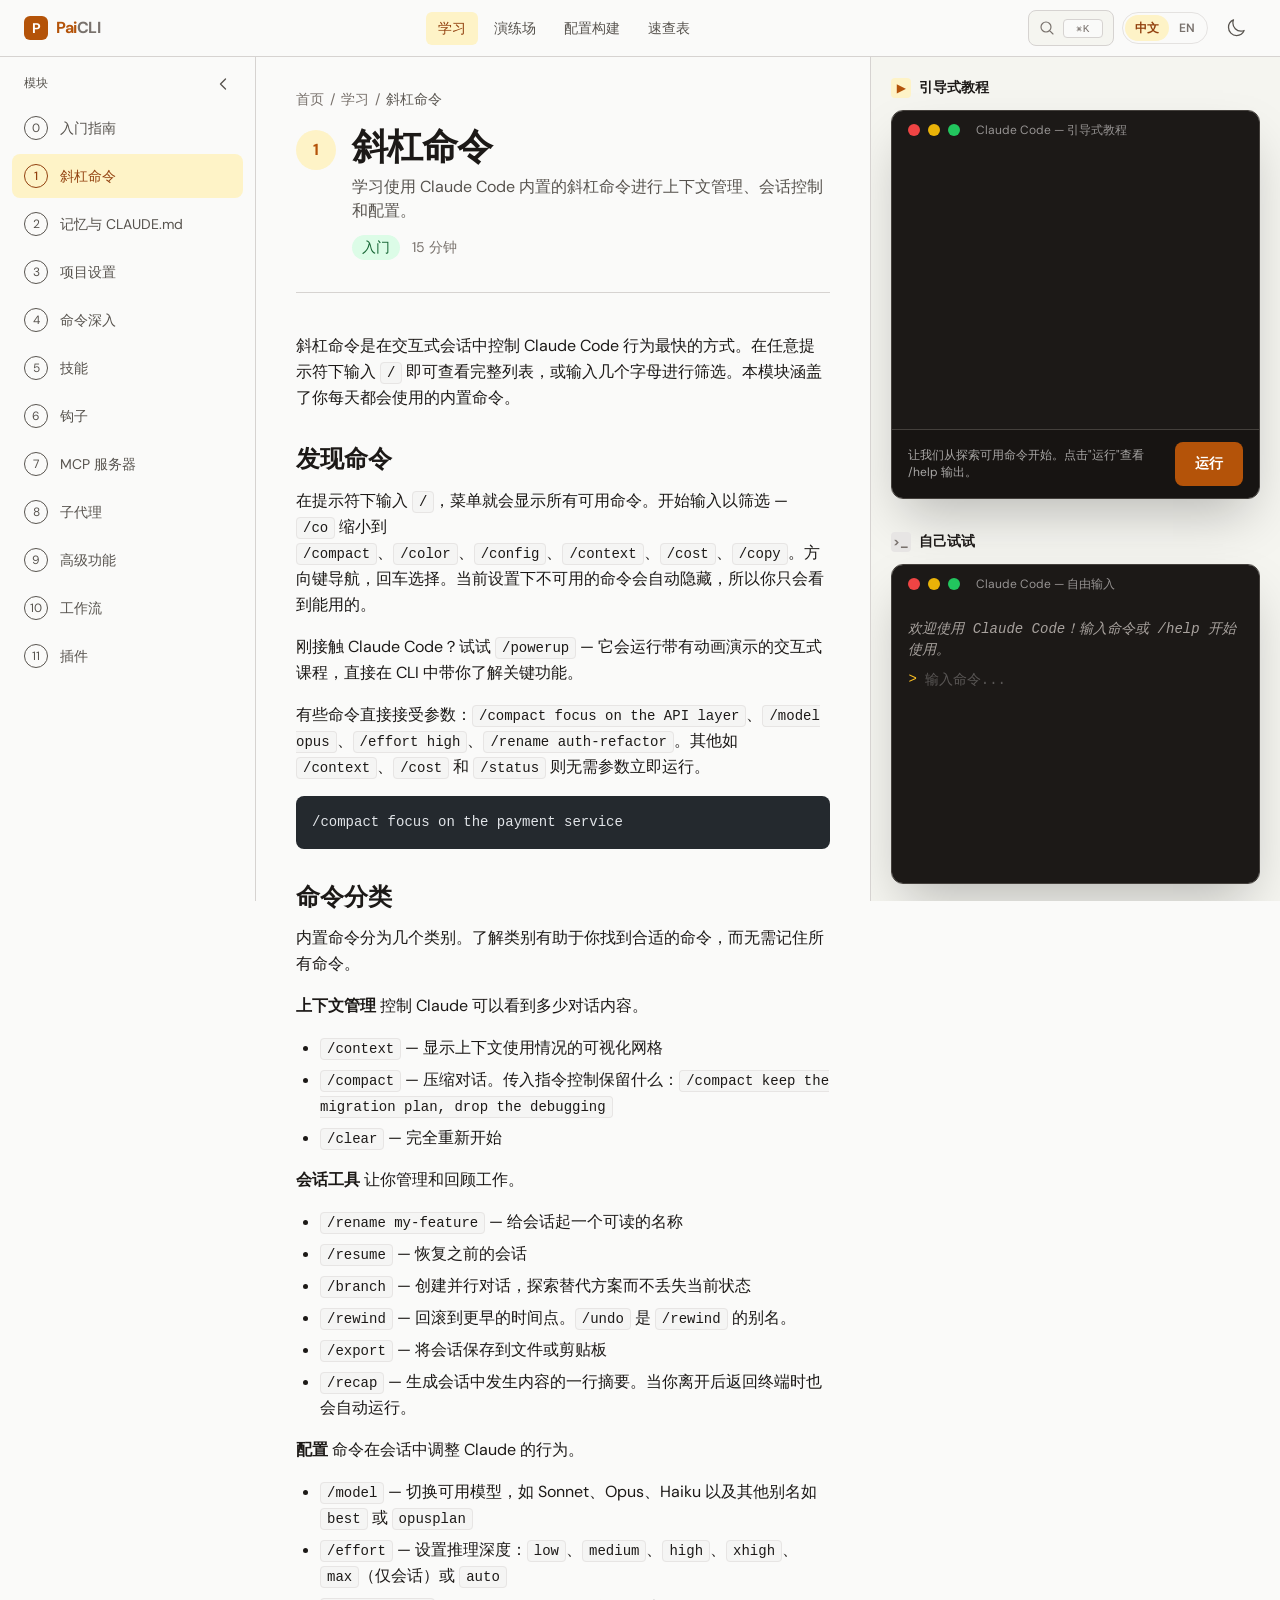
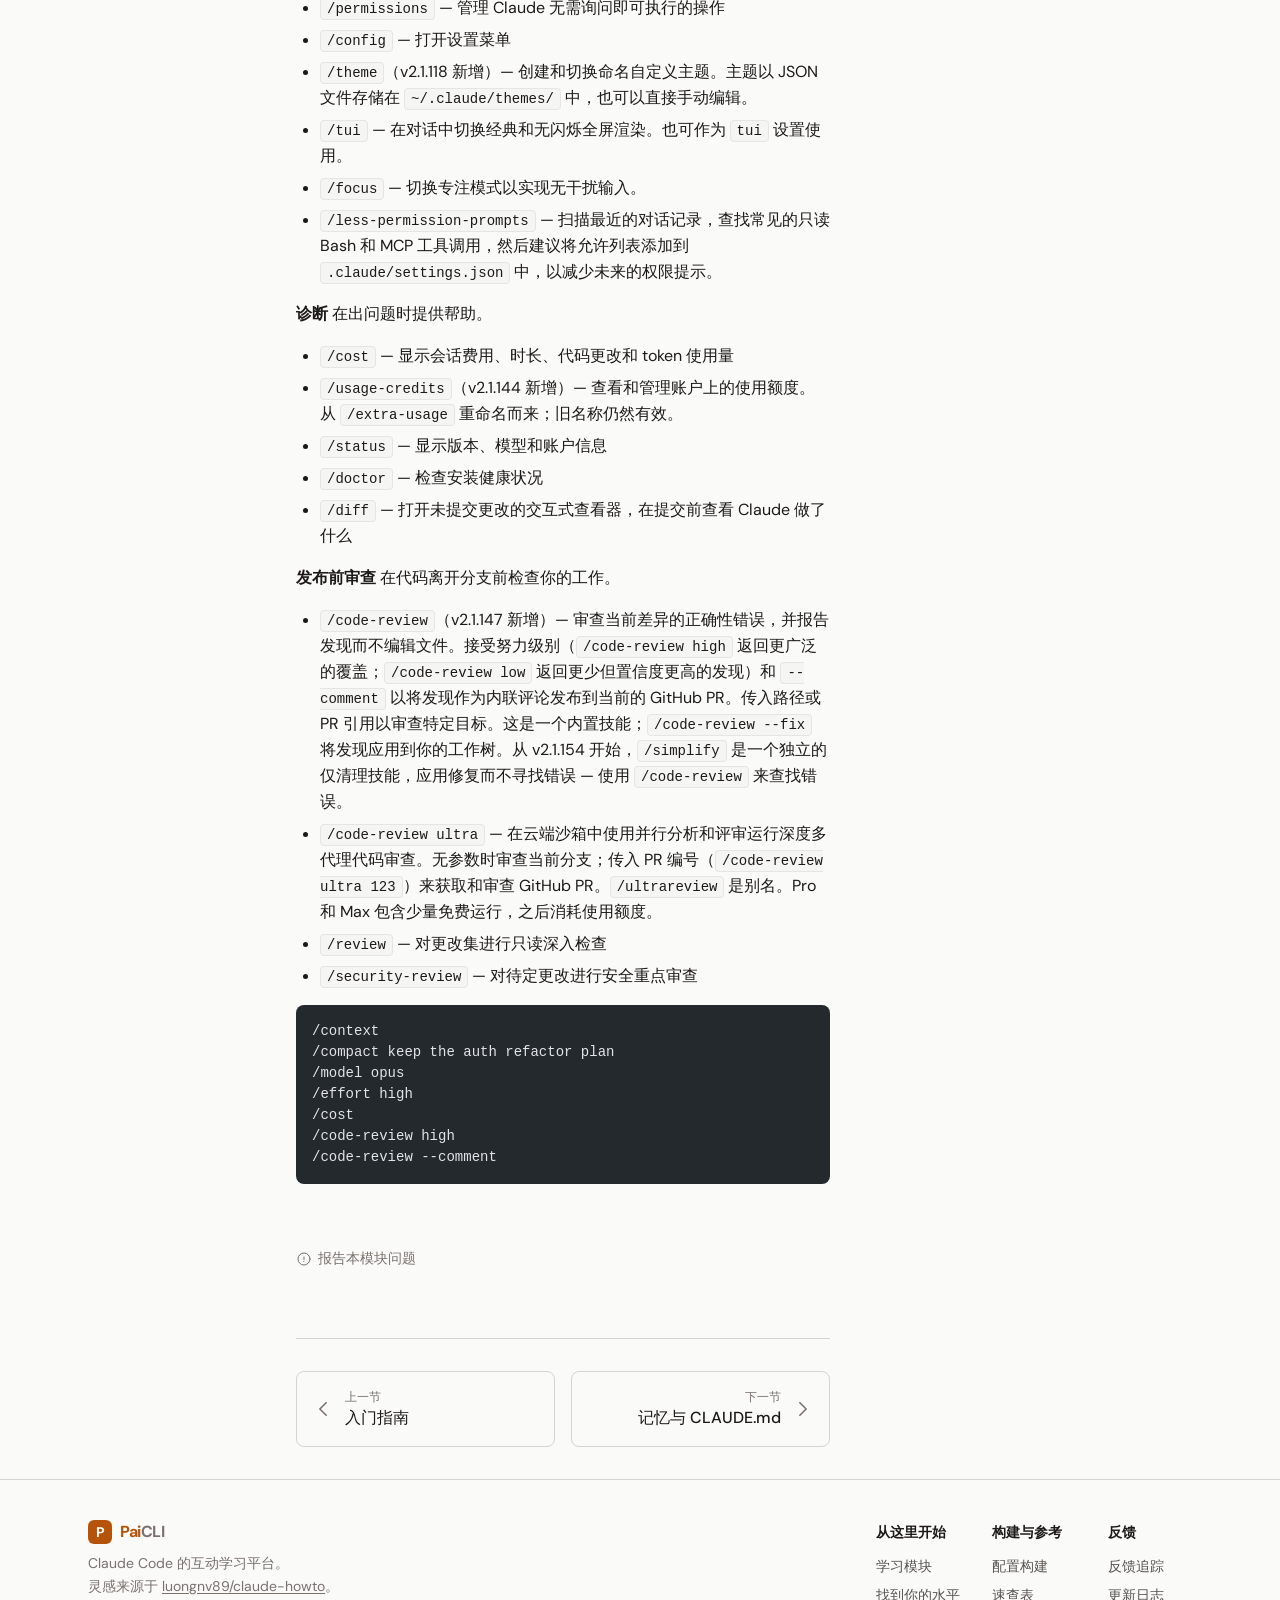
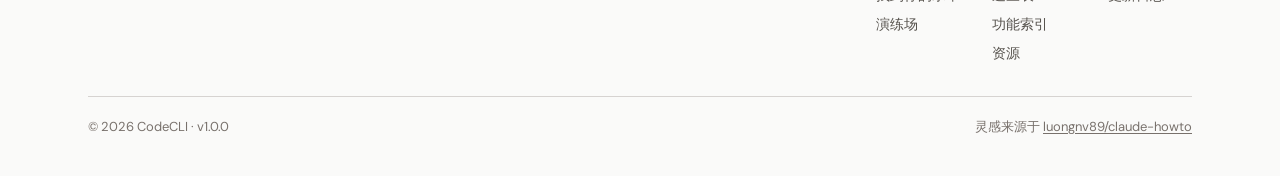
==== demo-deepseek/index.html @ 113c1c5d "CodeCLI initial commit: Java Agent CLI with ReAct/Plan Multi-Agent modes, MCP tools, Chrome DevTools" ====
<!DOCTYPE html>
<html lang="zh-CN" dir="ltr">
<head>
<meta charset="utf-8">
<meta name="viewport" content="width=device-width, initial-scale=1">
<meta name="description" content="学习使用 Claude Code 内置的斜杠命令进行上下文管理、会话控制和配置。">
<title>斜杠命令 — CodeCLI 学习中心</title>

<!-- Fonts -->
<link rel="preconnect" href="https://fonts.googleapis.com">
<link rel="preconnect" href="https://fonts.gstatic.com" crossorigin>
<link href="https://fonts.googleapis.com/css2?family=DM+Sans:wght@400;500;600;700&family=Source+Serif+4:ital,opsz,wght@0,8..60,400;0,8..60,500;0,8..60,600;1,8..60,400&display=swap" rel="stylesheet">
<style>
@font-face {
  font-family: 'JetBrains Mono';
  src: url('https://claude.nagdy.me/fonts/JetBrainsMono-Regular.woff2') format('woff2');
  font-display: swap;
}

/* ===== CSS Variables (Light) ===== */
:root {
  --font-sans: "DM Sans", ui-sans-serif, system-ui, -apple-system, sans-serif;
  --font-serif: "Source Serif 4", Georgia, "Times New Roman", serif;
  --font-mono: "JetBrains Mono", ui-monospace, "Cascadia Code", "Fira Code", monospace;

  --color-brand: #b45309;
  --color-brand-hover: #92400e;
  --color-brand-light: #fbbf24;
  --color-brand-light-hover: #fcd34d;
  --color-brand-subtle: #fef3c7;
  --color-brand-subtle-dark: #451a03;

  --color-surface: #fafaf9;
  --color-surface-dark: #1c1917;
  --color-surface-elevated: #f5f5f0;
  --color-surface-elevated-dark: #292524;
  --color-surface-muted: #e7e5e4;
  --color-surface-muted-dark: #44403c;

  --color-terminal-bg: #1c1917;
  --color-terminal-text: #e7e5e4;
  --color-terminal-cursor: #fbbf24;
  --color-terminal-selection: #44403c;

  --color-success: #22c55e;
  --color-warning: #eab308;
  --color-error: #ef4444;

  --color-text-primary: #1c1917;
  --color-text-primary-dark: #fafaf9;
  --color-text-secondary: #57534e;
  --color-text-secondary-dark: #d6d3d1;
  --color-text-muted: #78716c;
  --color-text-muted-dark: #a8a29e;

  --color-border: #d6d3d1;
  --color-border-dark: #44403c;

  --color-green-100: #dcfce7;
  --color-green-800: #166534;
  --color-green-900: #14532d;
  --color-stone-100: #f5f5f4;
  --color-stone-200: #e7e5e4;
  --color-stone-300: #d6d3d1;
  --color-stone-400: #a8a29e;
  --color-stone-500: #78716c;
  --color-stone-600: #57534e;
  --color-stone-700: #44403c;
  --color-stone-800: #292524;
  --color-stone-900: #1c1917;
  --color-stone-950: #0c0a09;
  --color-white: #ffffff;
  --color-black: #000000;

  --spacing: 0.25rem;
  --radius-sm: 0.25rem;
  --radius-md: 0.375rem;
  --radius-lg: 0.5rem;
  --radius-xl: 0.75rem;
  --radius-2xl: 1rem;
}

/* ===== Dark Mode ===== */
html.dark {
  --color-surface: #1c1917;
  --color-surface-elevated: #292524;
  --color-surface-muted: #44403c;
  --color-text-primary: #fafaf9;
  --color-text-secondary: #d6d3d1;
  --color-text-muted: #a8a29e;
  --color-border: #44403c;
  --color-brand-subtle: #451a03;
  --color-white: #292524;
  --color-stone-100: #292524;
  --color-stone-200: #44403c;
  --color-stone-800: #1c1917;
  --color-stone-900: #0c0a09;
  --color-green-100: #14532d;
  --color-green-800: #4ade80;
}

/* ===== Base ===== */
*, *::before, *::after {
  box-sizing: border-box;
  margin: 0;
  padding: 0;
}

html {
  -webkit-text-size-adjust: 100%;
  line-height: 1.5;
  font-family: var(--font-sans);
}

body {
  min-height: 100vh;
  display: flex;
  flex-direction: column;
  background: var(--color-surface);
  color: var(--color-text-primary);
}

a { color: inherit; text-decoration: inherit; }
img, svg { vertical-align: middle; display: block; }

/* ===== Skip Link ===== */
.skip-link {
  position: absolute;
  left: -9999px;
  z-index: 999;
  padding: 8px 16px;
  background: var(--color-brand);
  color: white;
  font-size: 14px;
  border-radius: 0 0 var(--radius-md) 0;
}
.skip-link:focus { left: 0; }

/* ===== Header ===== */
.header {
  position: sticky;
  top: 0;
  z-index: 40;
  border-bottom: 1px solid var(--color-border);
  background: var(--color-surface);
  backdrop-filter: blur(8px);
}
html.dark .header {
  border-color: var(--color-border-dark);
  background: var(--color-surface-dark);
}
.header-inner {
  max-width: 90rem;
  margin: 0 auto;
  height: 3.5rem;
  display: flex;
  align-items: center;
  justify-content: space-between;
  padding: 0 1rem;
}
@media (min-width: 64rem) {
  .header-inner { padding: 0 1.5rem; }
}
.logo {
  display: flex;
  align-items: center;
  gap: 0.5rem;
  font-size: 1rem;
  font-weight: 700;
  letter-spacing: -0.025em;
  color: var(--color-text-primary);
}
.logo-icon {
  width: 24px;
  height: 24px;
  flex-shrink: 0;
  display: flex;
  align-items: center;
  justify-content: center;
  border-radius: 6px;
  background: var(--color-brand);
  color: white;
  font-size: 14px;
  font-weight: 700;
}
.logo-brand { color: var(--color-brand); }
html.dark .logo-brand { color: var(--color-brand-light); }
.logo-muted { color: var(--color-text-muted); }

/* Desktop nav */
.desktop-nav { display: none; }
@media (min-width: 64rem) {
  .desktop-nav { display: flex; align-items: center; gap: 0.25rem; }
}
.nav-link {
  border-radius: var(--radius-md);
  padding: 0.375rem 0.75rem;
  font-size: 0.875rem;
  font-weight: 500;
  transition: color 0.15s, background 0.15s;
  color: var(--color-text-secondary);
}
.nav-link:hover { color: var(--color-text-primary); }
.nav-link.active {
  background: var(--color-brand-subtle);
  color: var(--color-brand-hover);
}
html.dark .nav-link.active {
  background: var(--color-brand-subtle-dark);
  color: var(--color-brand-light);
}

/* Header right */
.header-right {
  display: flex;
  align-items: center;
  gap: 0.5rem;
}

.search-pill {
  display: none;
  height: 2.25rem;
  align-items: center;
  gap: 0.5rem;
  border-radius: var(--radius-lg);
  border: 1px solid var(--color-border);
  background: var(--color-surface-elevated);
  padding: 0 0.625rem;
  color: var(--color-text-muted);
  cursor: pointer;
  transition: border-color 0.15s, color 0.15s;
}
.search-pill:hover {
  border-color: rgba(180, 83, 9, 0.4);
  color: var(--color-text-secondary);
}
@media (min-width: 64rem) {
  .search-pill { display: inline-flex; }
}
.search-pill svg { width: 16px; height: 16px; }
.search-shortcut {
  display: inline-block;
  min-width: 2.5rem;
  border-radius: 4px;
  border: 1px solid var(--color-border);
  background: var(--color-surface);
  padding: 0.125rem 0.375rem;
  font-family: var(--font-mono);
  font-size: 11px;
  text-transform: uppercase;
  letter-spacing: 0.05em;
  text-align: center;
  color: var(--color-text-muted);
}
html.dark .search-shortcut {
  border-color: var(--color-border-dark);
  background: var(--color-surface-dark);
}

/* Icon button */
.icon-btn {
  display: flex;
  width: 2.5rem;
  height: 2.5rem;
  align-items: center;
  justify-content: center;
  border-radius: var(--radius-lg);
  color: var(--color-text-secondary);
  cursor: pointer;
  background: none;
  border: none;
  transition: background 0.15s, color 0.15s;
}
.icon-btn:hover {
  background: var(--color-surface-muted);
  color: var(--color-text-primary);
}
html.dark .icon-btn:hover {
  background: var(--color-surface-muted-dark);
}

/* Language switcher */
.lang-switcher {
  display: flex;
  align-items: center;
  border-radius: 999px;
  border: 1px solid rgba(214, 211, 209, 0.6);
  padding: 0.125rem;
}
html.dark .lang-switcher {
  border-color: rgba(68, 64, 60, 0.6);
}
.lang-link {
  border-radius: 999px;
  padding: 0.25rem 0.625rem;
  font-size: 0.75rem;
  font-weight: 600;
  transition: background 0.15s, color 0.15s;
  color: var(--color-text-muted);
  text-decoration: none;
}
.lang-link:hover { color: var(--color-text-primary); }
.lang-link.active {
  background: var(--color-brand-subtle);
  color: var(--color-brand-hover);
}
html.dark .lang-link.active {
  background: var(--color-brand-subtle-dark);
  color: var(--color-brand-light);
}

/* ===== Layout Grid ===== */
.layout-grid {
  flex: 1;
}
@media (min-width: 64rem) {
  .layout-grid {
    display: grid;
    grid-template-columns: 16rem 1fr;
  }
  .layout-grid.has-sidebar-right {
    grid-template-columns: 16rem 1fr;
  }
  .layout-grid .main-with-aside {
    display: grid;
    grid-template-columns: 3fr 2fr;
  }
}

/* ===== Sidebar ===== */
.desktop-sidebar {
  display: none;
}
@media (min-width: 64rem) {
  .desktop-sidebar {
    display: block;
    position: sticky;
    top: 3.5rem;
    height: calc(100vh - 3.5rem);
    overflow-y: auto;
    border-right: 1px solid var(--color-border);
  }
  html.dark .desktop-sidebar {
    border-color: var(--color-border-dark);
  }
}
.sidebar-inner {
  padding: 0.75rem;
}

/* Sidebar nav */
.sidebar-toggle {
  display: flex;
  width: 100%;
  align-items: center;
  justify-content: space-between;
  border-radius: var(--radius-lg);
  padding: 0.375rem 0.75rem;
  font-size: 0.75rem;
  font-weight: 500;
  color: var(--color-text-secondary);
  cursor: pointer;
  background: none;
  border: none;
  transition: background 0.15s, color 0.15s;
  margin-bottom: 0.5rem;
}
.sidebar-toggle:hover {
  background: var(--color-surface-muted);
  color: var(--color-text-primary);
}
html.dark .sidebar-toggle:hover {
  background: var(--color-surface-muted-dark);
}
.sidebar-chevron {
  width: 1rem;
  height: 1rem;
  transition: transform 0.15s;
}

.sidebar-nav-list {
  list-style: none;
  display: flex;
  flex-direction: column;
  gap: 0.25rem;
}
.sidebar-nav-link {
  display: flex;
  min-height: 44px;
  align-items: center;
  gap: 0.75rem;
  border-radius: var(--radius-lg);
  padding: 0.5rem 0.75rem;
  font-size: 0.875rem;
  color: var(--color-text-secondary);
  text-decoration: none;
  transition: background 0.15s, color 0.15s;
}
.sidebar-nav-link:hover {
  background: var(--color-surface-muted);
  color: var(--color-text-primary);
}
html.dark .sidebar-nav-link:hover {
  background: var(--color-surface-muted-dark);
}
.sidebar-nav-link.active {
  background: var(--color-brand-subtle);
  color: var(--color-brand-hover);
  font-weight: 500;
}
html.dark .sidebar-nav-link.active {
  background: var(--color-brand-subtle-dark);
  color: var(--color-brand-light);
}
.sidebar-number {
  display: flex;
  width: 1.5rem;
  height: 1.5rem;
  flex-shrink: 0;
  align-items: center;
  justify-content: center;
  border-radius: 50%;
  border: 1px solid currentColor;
  font-size: 0.75rem;
}
.sidebar-title {
  min-width: 0;
  overflow: hidden;
  text-overflow: ellipsis;
  white-space: nowrap;
}

/* ===== Main Content ===== */
.main-content {
  min-width: 0;
}
.main-inner {
  display: grid;
}
@media (min-width: 64rem) {
  .main-inner {
    grid-template-columns: 3fr 2fr;
  }
}

/* Prose column */
.prose-column {
  min-width: 0;
  padding: 1.5rem 1rem;
}
@media (min-width: 64rem) {
  .prose-column {
    padding: 2rem 2.5rem;
  }
}

/* Module header */
.module-header {
  margin-bottom: 2.5rem;
  border-bottom: 1px solid var(--color-border);
  padding-bottom: 2rem;
}
html.dark .module-header {
  border-color: var(--color-border-dark);
}
.breadcrumb {
  display: flex;
  align-items: center;
  gap: 0.375rem;
  margin-bottom: 1rem;
  font-size: 0.875rem;
  color: var(--color-text-muted);
}
.breadcrumb a { transition: color 0.15s; }
.breadcrumb a:hover { color: var(--color-brand-hover); }
html.dark .breadcrumb a:hover { color: var(--color-brand-light); }
.breadcrumb-current { color: var(--color-text-secondary); }

.module-title-row {
  display: flex;
  align-items: flex-start;
  gap: 1rem;
}
.module-number {
  margin-top: 0.25rem;
  display: flex;
  width: 2.5rem;
  height: 2.5rem;
  flex-shrink: 0;
  align-items: center;
  justify-content: center;
  border-radius: 50%;
  background: var(--color-brand-subtle);
  font-size: 1rem;
  font-weight: 700;
  color: var(--color-brand);
}
html.dark .module-number {
  background: var(--color-brand-subtle-dark);
  color: var(--color-brand-light);
}
.module-title {
  font-family: var(--font-serif);
  font-size: 1.875rem;
  font-weight: 700;
  letter-spacing: -0.025em;
  line-height: 1.15;
  color: var(--color-text-primary);
}
@media (min-width: 64rem) {
  .module-title { font-size: 2.25rem; }
}
.module-desc {
  margin-top: 0.5rem;
  max-width: 32rem;
  color: var(--color-text-secondary);
}
.module-meta {
  margin-top: 0.75rem;
  display: flex;
  flex-wrap: wrap;
  align-items: center;
  gap: 0.75rem;
  font-size: 0.875rem;
}
.badge {
  display: inline-block;
  border-radius: 999px;
  padding: 0.125rem 0.625rem;
  font-weight: 500;
  background: var(--color-green-100);
  color: var(--color-green-800);
}
.module-time {
  color: var(--color-text-muted);
}

/* ===== Prose ===== */
.prose {
  max-width: none;
  font-size: 1rem;
  line-height: 1.625;
  color: var(--color-text-primary);
}
.prose h2 {
  font-family: var(--font-serif);
  font-size: 1.5rem;
  font-weight: 600;
  line-height: 1.35;
  margin-top: 2rem;
  margin-bottom: 0.75rem;
  color: var(--color-text-primary);
}
.prose p {
  margin-bottom: 1rem;
}
.prose code {
  font-family: var(--font-mono);
  font-size: 0.875em;
  background: var(--color-stone-100);
  padding: 0.125rem 0.375rem;
  border-radius: 4px;
  border: 1px solid var(--color-stone-200);
  color: var(--color-text-primary);
}
html.dark .prose code {
  background: var(--color-stone-800);
  border-color: var(--color-stone-700);
}
.prose strong {
  font-weight: 600;
  color: var(--color-text-primary);
}
.prose ul {
  list-style: disc;
  padding-left: 1.5rem;
  margin-bottom: 1rem;
}
.prose li {
  margin-bottom: 0.375rem;
}
.prose a {
  color: var(--color-brand);
  text-decoration: underline;
  text-underline-offset: 2px;
  transition: color 0.15s;
}
.prose a:hover {
  color: var(--color-brand-hover);
}
html.dark .prose a {
  color: var(--color-brand-light);
}
html.dark .prose a:hover {
  color: var(--color-brand-light-hover);
}

/* Code block */
.code-block {
  overflow-x: auto;
  border-radius: var(--radius-lg);
  background: #24292e;
  color: #e1e4e8;
  margin-bottom: 1rem;
}
.code-block pre {
  padding: 1rem;
  font-family: var(--font-mono);
  font-size: 0.875rem;
  line-height: 1.5;
  overflow-x: auto;
}
.code-block code {
  background: none !important;
  border: none !important;
  padding: 0 !important;
  font-size: inherit !important;
  color: inherit !important;
}

/* ===== Right Panel (Sticky) ===== */
.right-panel {
  display: none;
}
@media (min-width: 64rem) {
  .right-panel {
    display: block;
    position: sticky;
    top: 3.5rem;
    height: calc(100vh - 3.5rem);
    overflow-y: auto;
    border-left: 1px solid var(--color-border);
    background: var(--color-surface-elevated);
  }
  html.dark .right-panel {
    border-color: var(--color-border-dark);
    background: var(--color-surface-elevated-dark);
  }
}
.right-panel-inner {
  padding: 1.25rem;
}
.right-panel-section {
  margin-bottom: 2rem;
}
.section-title {
  display: flex;
  align-items: center;
  gap: 0.5rem;
  margin-bottom: 0.75rem;
  font-size: 0.875rem;
  font-weight: 600;
  color: var(--color-text-primary);
}
.section-icon {
  display: flex;
  width: 1.25rem;
  height: 1.25rem;
  align-items: center;
  justify-content: center;
  border-radius: 4px;
  font-size: 0.75rem;
  font-weight: 700;
}
.section-icon.brand {
  background: var(--color-brand-subtle);
  color: var(--color-brand);
}
html.dark .section-icon.brand {
  background: var(--color-brand-subtle-dark);
  color: var(--color-brand-light);
}
.section-icon.muted {
  background: var(--color-surface-muted);
  color: var(--color-text-muted);
}
html.dark .section-icon.muted {
  background: var(--color-surface-muted-dark);
}

/* ===== Terminal Simulator ===== */
.terminal {
  overflow: hidden;
  border-radius: var(--radius-xl);
  border: 1px solid #44403c;
  box-shadow: 0 25px 50px -12px rgba(0,0,0,0.25);
}
.terminal-titlebar {
  display: flex;
  align-items: center;
  gap: 0.5rem;
  background: #1c1917;
  padding: 0.625rem 1rem;
}
.terminal-dot {
  width: 0.75rem;
  height: 0.75rem;
  border-radius: 50%;
}
.terminal-dot.red { background: #ef4444; }
.terminal-dot.yellow { background: #eab308; }
.terminal-dot.green { background: #22c55e; }
.terminal-label {
  margin-left: 0.5rem;
  font-size: 0.75rem;
  color: rgba(231, 229, 228, 0.6);
  font-family: var(--font-sans);
}
.terminal-body {
  background: #1c1917;
  padding: 1rem;
  font-family: var(--font-mono);
  font-size: 0.875rem;
  min-height: 280px;
  max-height: 480px;
  overflow-y: auto;
  color: #e7e5e4;
  line-height: 1.5;
}
.terminal-body .welcome {
  color: #a8a29e;
  font-style: italic;
  margin-bottom: 0.5rem;
}
.terminal-body .prompt-line {
  display: flex;
  align-items: center;
  gap: 0.5rem;
}
.terminal-body .prompt {
  color: var(--color-brand-light);
  flex-shrink: 0;
  user-select: none;
}
.terminal-input {
  flex: 1;
  background: transparent;
  border: none;
  outline: none;
  font-family: var(--font-mono);
  font-size: 1rem;
  color: #e7e5e4;
  caret-color: #fbbf24;
}
@media (min-width: 64rem) {
  .terminal-input { font-size: 0.875rem; }
}
.terminal-input::placeholder {
  color: rgba(231, 229, 228, 0.3);
}
.terminal-footer {
  display: flex;
  align-items: center;
  justify-content: space-between;
  border-top: 1px solid #44403c;
  background: #171412;
  padding: 0.75rem 1rem;
}
.terminal-desc {
  flex: 1;
  font-family: var(--font-sans);
  font-size: 0.75rem;
  color: rgba(231, 229, 228, 0.7);
  line-height: 1.4;
}
.terminal-btn {
  min-height: 44px;
  border-radius: var(--radius-lg);
  background: var(--color-brand);
  padding: 0.5rem 1.25rem;
  font-size: 0.875rem;
  font-weight: 600;
  color: white;
  border: none;
  cursor: pointer;
  white-space: nowrap;
  transition: background 0.15s;
}
.terminal-btn:hover {
  background: var(--color-brand-hover);
}

/* Guided step output */
.terminal-output {
  margin-bottom: 0.5rem;
  white-space: pre-wrap;
  font-family: var(--font-mono);
  font-size: 0.875rem;
  color: #e7e5e4;
  line-height: 1.5;
}

/* ===== Quiz ===== */
.quiz-card {
  border-radius: var(--radius-xl);
  border: 1px solid var(--color-stone-200);
  background: var(--color-white);
  padding: 1.5rem;
}
html.dark .quiz-card {
  border-color: var(--color-stone-700);
  background: rgba(41, 37, 36, 0.5);
}
.quiz-header {
  display: flex;
  align-items: center;
  justify-content: space-between;
  margin-bottom: 1rem;
  font-size: 0.75rem;
  color: var(--color-stone-500);
}
html.dark .quiz-header { color: var(--color-stone-400); }
.quiz-progress {
  height: 0.375rem;
  border-radius: 999px;
  background: var(--color-stone-100);
  margin-bottom: 1.5rem;
  overflow: hidden;
}
html.dark .quiz-progress { background: var(--color-stone-700); }
.quiz-progress-bar {
  height: 100%;
  border-radius: 999px;
  background: var(--color-brand);
  transition: width 0.3s;
}
.quiz-question {
  margin-bottom: 1rem;
  font-size: 1rem;
  font-weight: 500;
  color: var(--color-stone-900);
  line-height: 1.5;
}
html.dark .quiz-question { color: var(--color-stone-100); }
.quiz-options {
  display: flex;
  flex-direction: column;
  gap: 0.5rem;
}
.quiz-option {
  display: flex;
  width: 100%;
  align-items: flex-start;
  gap: 0.75rem;
  border-radius: var(--radius-lg);
  border: 1px solid var(--color-stone-200);
  padding: 0.75rem;
  font-size: 0.875rem;
  text-align: left;
  cursor: pointer;
  transition: border-color 0.15s;
  color: var(--color-stone-800);
  background: transparent;
}
html.dark .quiz-option {
  border-color: var(--color-stone-600);
  color: var(--color-stone-200);
}
.quiz-option:hover {
  border-color: var(--color-brand-light-hover);
}
html.dark .quiz-option:hover {
  border-color: var(--color-brand-hover);
}
.quiz-radio {
  margin-top: 0.125rem;
  display: flex;
  width: 1.25rem;
  height: 1.25rem;
  flex-shrink: 0;
  align-items: center;
  justify-content: center;
  border-radius: 50%;
  border: 2px solid var(--color-stone-300);
}
html.dark .quiz-radio {
  border-color: var(--color-stone-600);
}

/* ===== Templates ===== */
.template-card {
  border-radius: var(--radius-xl);
  border: 1px solid var(--color-border);
  background: var(--color-white);
  padding: 1rem;
  box-shadow: 0 1px 3px rgba(0,0,0,0.05);
  margin-bottom: 1.5rem;
}
html.dark .template-card {
  border-color: var(--color-border-dark);
  background: var(--color-stone-800);
}
.template-header {
  display: flex;
  flex-direction: column;
  gap: 0.5rem;
  margin-bottom: 0.75rem;
}
@media (min-width: 40rem) {
  .template-header {
    flex-direction: row;
    align-items: flex-start;
    justify-content: space-between;
  }
}
.template-name {
  font-size: 1rem;
  font-weight: 600;
  color: var(--color-text-primary);
}
.template-desc {
  margin-top: 0.25rem;
  font-size: 0.875rem;
  color: var(--color-text-secondary);
}
.template-lang {
  display: inline-block;
  border-radius: 4px;
  background: var(--color-stone-100);
  padding: 0.125rem 0.375rem;
  font-family: var(--font-mono);
  font-size: 0.75rem;
  color: var(--color-stone-600);
  white-space: nowrap;
  flex-shrink: 0;
}
html.dark .template-lang {
  background: var(--color-stone-800);
  color: var(--color-stone-300);
}
.template-code-wrap {
  position: relative;
  overflow-x: auto;
  border-radius: var(--radius-lg);
  border: 1px solid var(--color-stone-700);
  background: var(--color-stone-900);
}
.template-code {
  padding: 1rem 2.5rem 1rem 1rem;
  font-family: var(--font-mono);
  font-size: 0.875rem;
  color: var(--color-stone-100);
  line-height: 1.5;
  white-space: pre-wrap;
}
.copy-btn {
  position: absolute;
  top: 0.5rem;
  right: 0.5rem;
  display: inline-flex;
  align-items: center;
  border-radius: var(--radius-md);
  padding: 0.375rem;
  opacity: 0.6;
  cursor: pointer;
  color: var(--color-stone-400);
  background: transparent;
  border: none;
  transition: opacity 0.15s, color 0.15s;
}
.copy-btn:hover {
  opacity: 1;
  color: var(--color-stone-100);
}
.copy-btn svg { width: 1rem; height: 1rem; }
.share-btn {
  display: inline-flex;
  align-items: center;
  gap: 0.25rem;
  margin-top: 0.25rem;
  font-size: 0.875rem;
  color: var(--color-text-muted);
  cursor: pointer;
  background: none;
  border: none;
  transition: color 0.15s;
}
.share-btn:hover { color: var(--color-brand); }
.share-btn svg { width: 0.875rem; height: 0.875rem; }
html.dark .share-btn:hover { color: var(--color-brand-light); }

/* ===== Report Link ===== */
.report-link {
  display: inline-flex;
  align-items: center;
  gap: 0.375rem;
  margin-top: 3rem;
  font-size: 0.875rem;
  color: var(--color-text-muted);
  text-decoration: none;
  transition: color 0.15s;
}
.report-link:hover { color: var(--color-brand); }
.report-link svg { width: 1rem; height: 1rem; }
html.dark .report-link:hover { color: var(--color-brand-light); }

/* ===== Prev/Next Nav ===== */
.module-nav {
  margin-top: 4rem;
  display: grid;
  gap: 1rem;
  border-top: 1px solid var(--color-border);
  padding-top: 2rem;
  grid-template-columns: 1fr 1fr;
}
html.dark .module-nav {
  border-color: var(--color-border-dark);
}
.module-nav-link {
  display: flex;
  align-items: center;
  gap: 0.75rem;
  border-radius: var(--radius-lg);
  border: 1px solid var(--color-border);
  padding: 1rem;
  text-decoration: none;
  transition: border-color 0.15s, background 0.15s;
}
.module-nav-link:hover {
  border-color: var(--color-brand);
  background: rgba(254, 243, 199, 0.3);
}
html.dark .module-nav-link {
  border-color: var(--color-border-dark);
}
html.dark .module-nav-link:hover {
  border-color: var(--color-brand-light);
  background: rgba(69, 26, 3, 0.3);
}
.module-nav-link.next {
  justify-content: flex-end;
  text-align: right;
}
.module-nav-label {
  display: block;
  font-size: 0.75rem;
  color: var(--color-text-muted);
}
.module-nav-text {
  font-weight: 500;
  color: var(--color-text-primary);
  transition: color 0.15s;
}
.module-nav-link:hover .module-nav-text {
  color: var(--color-brand-hover);
}
html.dark .module-nav-link:hover .module-nav-text {
  color: var(--color-brand-light);
}
.module-nav-arrow {
  width: 1.25rem;
  height: 1.25rem;
  flex-shrink: 0;
  color: var(--color-text-muted);
  transition: transform 0.15s;
}
.module-nav-link:hover .module-nav-arrow.prev {
  transform: translateX(-0.125rem);
}
.module-nav-link:hover .module-nav-arrow.next {
  transform: translateX(0.125rem);
}

/* ===== Footer ===== */
.footer {
  border-top: 1px solid var(--color-border);
}
html.dark .footer {
  border-color: var(--color-border-dark);
}
.footer-inner {
  max-width: 72rem;
  margin: 0 auto;
  padding: 2.5rem 1rem;
}
@media (min-width: 64rem) {
  .footer-inner { padding: 2.5rem 1.5rem; }
}
.footer-top {
  display: flex;
  flex-direction: column;
  gap: 2rem;
}
@media (min-width: 64rem) {
  .footer-top {
    flex-direction: row;
    align-items: flex-start;
    justify-content: space-between;
  }
}
.footer-brand {
  max-width: 20rem;
}
.footer-brand-text {
  margin-top: 0.5rem;
  font-size: 0.875rem;
  line-height: 1.625;
  color: var(--color-text-muted);
}
.footer-nav {
  display: grid;
  gap: 2rem;
  grid-template-columns: repeat(2, 1fr);
}
@media (min-width: 64rem) {
  .footer-nav {
    grid-template-columns: repeat(3, 1fr);
  }
}
.footer-nav-section-title {
  font-size: 0.875rem;
  font-weight: 600;
  color: var(--color-text-primary);
}
.footer-nav-list {
  list-style: none;
  margin-top: 0.75rem;
  display: flex;
  flex-direction: column;
  gap: 0.5rem;
  font-size: 0.875rem;
  color: var(--color-text-secondary);
}
.footer-nav-list a {
  transition: color 0.15s;
  text-decoration: none;
}
.footer-nav-list a:hover { color: var(--color-brand); }
html.dark .footer-nav-list a:hover { color: var(--color-brand-light); }
.footer-bottom {
  margin-top: 2rem;
  display: flex;
  flex-direction: column;
  gap: 0.25rem;
  border-top: 1px solid var(--color-border);
  padding-top: 1.25rem;
  font-size: 13px;
  color: var(--color-text-muted);
}
@media (min-width: 64rem) {
  .footer-bottom {
    flex-direction: row;
    align-items: center;
    justify-content: space-between;
  }
}
html.dark .footer-bottom {
  border-color: var(--color-border-dark);
}
.footer-bottom a {
  text-decoration: underline;
  text-underline-offset: 2px;
  transition: color 0.15s;
}
.footer-bottom a:hover { color: var(--color-brand); }
html.dark .footer-bottom a:hover { color: var(--color-brand-light); }

/* ===== Mobile ===== */
.mobile-only { display: block; }
@media (min-width: 64rem) {
  .mobile-only { display: none !important; }
}
.desktop-only { display: none; }
@media (min-width: 64rem) {
  .desktop-only { display: block; }
}

/* ===== Dark mode toggle icons ===== */
.sun-icon { display: none; }
.dark .sun-icon { display: block; }
.dark .moon-icon { display: none; }
.moon-icon { display: block; }

/* ===== Responsive tweaks ===== */
@media (max-width: 63.999rem) {
  .main-inner { display: block; }
  .prose-column { padding: 1.5rem 1rem; }
}
</style>
</head>
<body>

<!-- Skip link -->
<a href="#main-content" class="skip-link">跳到主要内容</a>

<!-- ===== Header ===== -->
<header class="header" aria-label="网站页眉">
  <div class="header-inner">
    <a href="/" class="logo">
      <span class="logo-icon">P</span>
      <span><span class="logo-brand">Pai</span><span class="logo-muted">CLI</span></span>
    </a>

    <nav class="desktop-nav" aria-label="主导航">
      <a href="/learn" class="nav-link active">学习</a>
      <a href="/playground" class="nav-link">演练场</a>
      <a href="/build" class="nav-link">配置构建</a>
      <a href="/reference" class="nav-link">速查表</a>
    </nav>

    <div class="header-right">
      <button class="search-pill" aria-label="搜索 (⌘K)">
        <svg fill="none" viewBox="0 0 24 24" stroke-width="1.75" stroke="currentColor">
          <path stroke-linecap="round" stroke-linejoin="round" d="M21 21l-4.35-4.35M10.5 18a7.5 7.5 0 100-15 7.5 7.5 0 000 15z"/>
        </svg>
        <span class="search-shortcut">⌘K</span>
      </button>

      <nav class="lang-switcher" aria-label="语言">
        <span class="lang-link active">中文</span>
        <a href="#" class="lang-link">EN</a>
      </nav>

      <button id="darkModeToggle" class="icon-btn" aria-label="切换深色模式">
        <svg class="sun-icon" fill="none" viewBox="0 0 24 24" stroke-width="1.5" stroke="currentColor" width="20" height="20">
          <path stroke-linecap="round" stroke-linejoin="round" d="M12 3v2.25m6.364.386l-1.591 1.591M21 12h-2.25m-.386 6.364l-1.591-1.591M12 18.75V21m-4.773-4.227l-1.591 1.591M5.25 12H3m4.227-4.773L5.636 5.636M15.75 12a3.75 3.75 0 11-7.5 0 3.75 3.75 0 017.5 0z"/>
        </svg>
        <svg class="moon-icon" fill="none" viewBox="0 0 24 24" stroke-width="1.5" stroke="currentColor" width="20" height="20">
          <path stroke-linecap="round" stroke-linejoin="round" d="M21.752 15.002A9.718 9.718 0 0118 15.75c-5.385 0-9.75-4.365-9.75-9.75 0-1.33.266-2.597.748-3.752A9.753 9.753 0 003 11.25C3 16.635 7.365 21 12.75 21a9.753 9.753 0 009.002-5.998z"/>
        </svg>
      </button>

      <button id="mobileMenuToggle" class="icon-btn mobile-only" aria-label="打开导航菜单" aria-expanded="false">
        <svg fill="none" viewBox="0 0 24 24" stroke-width="1.5" stroke="currentColor" width="20" height="20">
          <path stroke-linecap="round" stroke-linejoin="round" d="M3.75 6.75h16.5M3.75 12h16.5m-16.5 5.25h16.5"/>
        </svg>
      </button>
    </div>
  </div>
</header>

<!-- ===== Layout ===== -->
<div class="layout-grid" id="layoutGrid">
  <!-- Desktop Sidebar -->
  <aside class="desktop-sidebar" id="desktopSidebar">
    <nav class="sidebar-inner" aria-label="模块导航">
      <div>
        <button class="sidebar-toggle" id="sidebarCollapseToggle" aria-label="切换侧边栏">
          <span>模块</span>
          <svg class="sidebar-chevron" fill="none" viewBox="0 0 24 24" stroke-width="2" stroke="currentColor">
            <path stroke-linecap="round" stroke-linejoin="round" d="M15.75 19.5L8.25 12l7.5-7.5"/>
          </svg>
        </button>
        <ul class="sidebar-nav-list">
          <li><a href="#" class="sidebar-nav-link"><span class="sidebar-number">0</span><span class="sidebar-title">入门指南</span></a></li>
          <li><a href="#" class="sidebar-nav-link active"><span class="sidebar-number">1</span><span class="sidebar-title">斜杠命令</span></a></li>
          <li><a href="#" class="sidebar-nav-link"><span class="sidebar-number">2</span><span class="sidebar-title">记忆与 CLAUDE.md</span></a></li>
          <li><a href="#" class="sidebar-nav-link"><span class="sidebar-number">3</span><span class="sidebar-title">项目设置</span></a></li>
          <li><a href="#" class="sidebar-nav-link"><span class="sidebar-number">4</span><span class="sidebar-title">命令深入</span></a></li>
          <li><a href="#" class="sidebar-nav-link"><span class="sidebar-number">5</span><span class="sidebar-title">技能</span></a></li>
          <li><a href="#" class="sidebar-nav-link"><span class="sidebar-number">6</span><span class="sidebar-title">钩子</span></a></li>
          <li><a href="#" class="sidebar-nav-link"><span class="sidebar-number">7</span><span class="sidebar-title">MCP 服务器</span></a></li>
          <li><a href="#" class="sidebar-nav-link"><span class="sidebar-number">8</span><span class="sidebar-title">子代理</span></a></li>
          <li><a href="#" class="sidebar-nav-link"><span class="sidebar-number">9</span><span class="sidebar-title">高级功能</span></a></li>
          <li><a href="#" class="sidebar-nav-link"><span class="sidebar-number">10</span><span class="sidebar-title">工作流</span></a></li>
          <li><a href="#" class="sidebar-nav-link"><span class="sidebar-number">11</span><span class="sidebar-title">插件</span></a></li>
        </ul>
      </div>
    </nav>
  </aside>

  <!-- Main Content -->
  <main class="main-content" id="main-content" tabindex="-1">
    <div class="main-inner">
      <!-- Prose Column -->
      <div class="prose-column">
        <!-- Module header -->
        <div class="module-header">
          <nav class="breadcrumb" aria-label="面包屑导航">
            <a href="/">首页</a>
            <span aria-hidden="true">/</span>
            <a href="/learn">学习</a>
            <span aria-hidden="true">/</span>
            <span class="breadcrumb-current" aria-current="page">斜杠命令</span>
          </nav>
          <div class="module-title-row">
            <span class="module-number">1</span>
            <div>
              <h1 class="module-title">斜杠命令</h1>
              <p class="module-desc">学习使用 Claude Code 内置的斜杠命令进行上下文管理、会话控制和配置。</p>
              <div class="module-meta">
                <span class="badge">入门</span>
                <span class="module-time">15 分钟</span>
              </div>
            </div>
          </div>
        </div>

        <!-- Prose content -->
        <article class="prose">
          <p>斜杠命令是在交互式会话中控制 Claude Code 行为最快的方式。在任意提示符下输入 <code>/</code> 即可查看完整列表，或输入几个字母进行筛选。本模块涵盖了你每天都会使用的内置命令。</p>

          <h2 id="discovering-commands">发现命令</h2>
          <p>在提示符下输入 <code>/</code>，菜单就会显示所有可用命令。开始输入以筛选 — <code>/co</code> 缩小到 <code>/compact</code>、<code>/color</code>、<code>/config</code>、<code>/context</code>、<code>/cost</code>、<code>/copy</code>。方向键导航，回车选择。当前设置下不可用的命令会自动隐藏，所以你只会看到能用的。</p>
          <p>刚接触 Claude Code？试试 <code>/powerup</code> — 它会运行带有动画演示的交互式课程，直接在 CLI 中带你了解关键功能。</p>
          <p>有些命令直接接受参数：<code>/compact focus on the API layer</code>、<code>/model opus</code>、<code>/effort high</code>、<code>/rename auth-refactor</code>。其他如 <code>/context</code>、<code>/cost</code> 和 <code>/status</code> 则无需参数立即运行。</p>

          <div class="code-block">
            <pre><code><span>/compact focus on the payment service</span></code></pre>
          </div>

          <h2 id="command-categories">命令分类</h2>
          <p>内置命令分为几个类别。了解类别有助于你找到合适的命令，而无需记住所有命令。</p>

          <p><strong>上下文管理</strong> 控制 Claude 可以看到多少对话内容。</p>
          <ul>
            <li><code>/context</code> — 显示上下文使用情况的可视化网格</li>
            <li><code>/compact</code> — 压缩对话。传入指令控制保留什么：<code>/compact keep the migration plan, drop the debugging</code></li>
            <li><code>/clear</code> — 完全重新开始</li>
          </ul>

          <p><strong>会话工具</strong> 让你管理和回顾工作。</p>
          <ul>
            <li><code>/rename my-feature</code> — 给会话起一个可读的名称</li>
            <li><code>/resume</code> — 恢复之前的会话</li>
            <li><code>/branch</code> — 创建并行对话，探索替代方案而不丢失当前状态</li>
            <li><code>/rewind</code> — 回滚到更早的时间点。<code>/undo</code> 是 <code>/rewind</code> 的别名。</li>
            <li><code>/export</code> — 将会话保存到文件或剪贴板</li>
            <li><code>/recap</code> — 生成会话中发生内容的一行摘要。当你离开后返回终端时也会自动运行。</li>
          </ul>

          <p><strong>配置</strong> 命令在会话中调整 Claude 的行为。</p>
          <ul>
            <li><code>/model</code> — 切换可用模型，如 Sonnet、Opus、Haiku 以及其他别名如 <code>best</code> 或 <code>opusplan</code></li>
            <li><code>/effort</code> — 设置推理深度：<code>low</code>、<code>medium</code>、<code>high</code>、<code>xhigh</code>、<code>max</code>（仅会话）或 <code>auto</code></li>
            <li><code>/permissions</code> — 管理 Claude 无需询问即可执行的操作</li>
            <li><code>/config</code> — 打开设置菜单</li>
            <li><code>/theme</code>（v2.1.118 新增）— 创建和切换命名自定义主题。主题以 JSON 文件存储在 <code>~/.claude/themes/</code> 中，也可以直接手动编辑。</li>
            <li><code>/tui</code> — 在对话中切换经典和无闪烁全屏渲染。也可作为 <code>tui</code> 设置使用。</li>
            <li><code>/focus</code> — 切换专注模式以实现无干扰输入。</li>
            <li><code>/less-permission-prompts</code> — 扫描最近的对话记录，查找常见的只读 Bash 和 MCP 工具调用，然后建议将允许列表添加到 <code>.claude/settings.json</code> 中，以减少未来的权限提示。</li>
          </ul>

          <p><strong>诊断</strong> 在出问题时提供帮助。</p>
          <ul>
            <li><code>/cost</code> — 显示会话费用、时长、代码更改和 token 使用量</li>
            <li><code>/usage-credits</code>（v2.1.144 新增）— 查看和管理账户上的使用额度。从 <code>/extra-usage</code> 重命名而来；旧名称仍然有效。</li>
            <li><code>/status</code> — 显示版本、模型和账户信息</li>
            <li><code>/doctor</code> — 检查安装健康状况</li>
            <li><code>/diff</code> — 打开未提交更改的交互式查看器，在提交前查看 Claude 做了什么</li>
          </ul>

          <p><strong>发布前审查</strong> 在代码离开分支前检查你的工作。</p>
          <ul>
            <li><code>/code-review</code>（v2.1.147 新增）— 审查当前差异的正确性错误，并报告发现而不编辑文件。接受努力级别（<code>/code-review high</code> 返回更广泛的覆盖；<code>/code-review low</code> 返回更少但置信度更高的发现）和 <code>--comment</code> 以将发现作为内联评论发布到当前的 GitHub PR。传入路径或 PR 引用以审查特定目标。这是一个内置技能；<code>/code-review --fix</code> 将发现应用到你的工作树。从 v2.1.154 开始，<code>/simplify</code> 是一个独立的仅清理技能，应用修复而不寻找错误 — 使用 <code>/code-review</code> 来查找错误。</li>
            <li><code>/code-review ultra</code> — 在云端沙箱中使用并行分析和评审运行深度多代理代码审查。无参数时审查当前分支；传入 PR 编号（<code>/code-review ultra 123</code>）来获取和审查 GitHub PR。<code>/ultrareview</code> 是别名。Pro 和 Max 包含少量免费运行，之后消耗使用额度。</li>
            <li><code>/review</code> — 对更改集进行只读深入检查</li>
            <li><code>/security-review</code> — 对待定更改进行安全重点审查</li>
          </ul>

          <div class="code-block">
            <pre><code><span>/context</span>
<span>/compact keep the auth refactor plan</span>
<span>/model opus</span>
<span>/effort high</span>
<span>/cost</span>
<span>/code-review high</span>
<span>/code-review --comment</span></code></pre>
          </div>
        </article>

        <!-- Report link -->
        <a href="#" class="report-link">
          <svg fill="none" viewBox="0 0 24 24" stroke-width="1.5" stroke="currentColor">
            <path stroke-linecap="round" stroke-linejoin="round" d="M12 9v3.75m9-.75a9 9 0 1 1-18 0 9 9 0 0 1 18 0Zm-9 3.75h.008v.008H12v-.008Z"/>
          </svg>
          报告本模块问题
        </a>

        <!-- Prev / Next -->
        <nav class="module-nav" aria-label="模块导航">
          <a href="#" class="module-nav-link">
            <svg class="module-nav-arrow prev" fill="none" viewBox="0 0 24 24" stroke-width="2" stroke="currentColor">
              <path stroke-linecap="round" stroke-linejoin="round" d="M15.75 19.5L8.25 12l7.5-7.5"/>
            </svg>
            <div>
              <span class="module-nav-label">上一节</span>
              <span class="module-nav-text">入门指南</span>
            </div>
          </a>
          <a href="#" class="module-nav-link next">
            <div>
              <span class="module-nav-label">下一节</span>
              <span class="module-nav-text">记忆与 CLAUDE.md</span>
            </div>
            <svg class="module-nav-arrow next" fill="none" viewBox="0 0 24 24" stroke-width="2" stroke="currentColor">
              <path stroke-linecap="round" stroke-linejoin="round" d="M8.25 4.5l7.5 7.5-7.5 7.5"/>
            </svg>
          </a>
        </nav>
      </div>

      <!-- Right Panel (Desktop only) -->
      <aside class="right-panel" aria-label="互动面板">
        <div class="right-panel-inner">
          <div class="right-panel-section">
            <h3 class="section-title">
              <span class="section-icon brand">▶</span>
              引导式教程
            </h3>
            <!-- Terminal: Guided -->
            <div class="terminal" role="application" aria-label="斜杠命令引导式教程">
              <div class="terminal-titlebar">
                <span class="terminal-dot red"></span>
                <span class="terminal-dot yellow"></span>
                <span class="terminal-dot green"></span>
                <span class="terminal-label">Claude Code — 引导式教程</span>
              </div>
              <div class="terminal-body" id="guidedTerminalBody">
                <div class="terminal-output" id="guidedOutput"></div>
              </div>
              <div class="terminal-footer">
                <p class="terminal-desc" id="guidedDesc">让我们从探索可用命令开始。点击"运行"查看 /help 输出。</p>
                <button class="terminal-btn" id="guidedRunBtn">运行</button>
              </div>
            </div>
          </div>

          <div class="right-panel-section">
            <h3 class="section-title">
              <span class="section-icon muted">&gt;_</span>
              自己试试
            </h3>
            <!-- Terminal: Free Type -->
            <div class="terminal" role="application" aria-label="斜杠命令自由输入终端">
              <div class="terminal-titlebar">
                <span class="terminal-dot red"></span>
                <span class="terminal-dot yellow"></span>
                <span class="terminal-dot green"></span>
                <span class="terminal-label">Claude Code — 自由输入</span>
              </div>
              <div class="terminal-body">
                <div class="welcome">欢迎使用 Claude Code！输入命令或 /help 开始使用。</div>
                <div id="freeTypeOutput"></div>
                <div class="prompt-line" style="margin-top:0.5rem;">
                  <span class="prompt">&gt;</span>
                  <input type="text" class="terminal-input" id="freeTypeInput" placeholder="输入命令..." aria-label="终端命令输入" autocomplete="off" spellcheck="false">
                </div>
              </div>
            </div>
          </div>

          <div class="right-panel-section">
            <h3 class="section-title">
              <span class="section-icon brand">?</span>
              检查你的理解
            </h3>
            <div class="quiz-card" id="quizCard">
              <div class="quiz-header">
                <span id="quizCounter">第 1 题，共 7 题</span>
                <span id="quizPercent">0%</span>
              </div>
              <div class="quiz-progress">
                <div class="quiz-progress-bar" id="quizProgressBar" style="width:0%"></div>
              </div>
              <p class="quiz-question" id="quizQuestion">当你在 Claude Code 中运行 /compact 时会发生什么？</p>
              <div class="quiz-options" id="quizOptions" role="radiogroup"></div>
              <div id="quizResult" style="margin-top: 1rem;"></div>
            </div>
          </div>

          <div class="right-panel-section">
            <section aria-label="斜杠命令模板">
              <h3 class="section-title" style="font-size:1rem;margin-bottom:1rem;">斜杠命令模板</h3>

              <!-- Template 1 -->
              <div class="template-card">
                <div class="template-header">
                  <div>
                    <h4 class="template-name">专注与检查工作流</h4>
                    <p class="template-desc">在开始实施之前，用于引导 Claude 了解仓库的斜杠命令序列。</p>
                  </div>
                  <span class="template-lang">markdown</span>
                </div>
                <div class="template-code-wrap" aria-label="专注与检查工作流模板代码">
                  <button class="copy-btn" aria-label="复制专注与检查工作流模板" onclick="navigator.clipboard?.writeText('/context\nRead `README.md`, `CLAUDE.md`, and `package.json`, then summarize the project conventions before making changes.\n')">
                    <svg fill="none" viewBox="0 0 24 24" stroke-width="2" stroke="currentColor">
                      <path stroke-linecap="round" stroke-linejoin="round" d="M15.666 3.888A2.25 2.25 0 0013.5 2.25h-3c-1.03 0-1.9.693-2.166 1.638m7.332 0c.055.194.084.4.084.612v0a.75.75 0 01-.75.75H9.75a.75.75 0 01-.75-.75v0c0-.212.03-.418.084-.612m7.332 0c.646.049 1.288.11 1.927.184 1.1.128 1.907 1.077 1.907 2.185V19.5a2.25 2.25 0 01-2.25 2.25H6.75A2.25 2.25 0 014.5 19.5V6.257c0-1.108.806-2.057 1.907-2.185a48.208 48.208 0 011.927-.184"/>
                    </svg>
                  </button>
                  <div class="template-code">/context
Read `README.md`, `CLAUDE.md`, and `package.json`, then summarize the project conventions before making changes.
</div>
                </div>
                <button class="share-btn" aria-label="分享专注与检查工作流">
                  <svg fill="none" viewBox="0 0 24 24" stroke-width="2" stroke="currentColor">
                    <path stroke-linecap="round" stroke-linejoin="round" d="M13.19 8.688a4.5 4.5 0 011.242 7.244l-4.5 4.5a4.5 4.5 0 01-6.364-6.364l1.757-1.757m9.86-2.282a4.5 4.5 0 00-1.242-7.244l-4.5-4.5a4.5 4.5 0 00-6.364 6.364L4.258 8.07"/>
                  </svg>
                  分享
                </button>
              </div>

              <!-- Template 2 -->
              <div class="template-card">
                <div class="template-header">
                  <div>
                    <h4 class="template-name">任务间上下文重置</h4>
                    <p class="template-desc">完成任务后压缩上下文，以便以干净的状态开始下一个任务。</p>
                  </div>
                  <span class="template-lang">markdown</span>
                </div>
                <div class="template-code-wrap" aria-label="任务间上下文重置模板代码">
                  <button class="copy-btn" aria-label="复制任务间上下文重置模板" onclick="navigator.clipboard?.writeText('/compact summarize what was completed and preserve any open questions, then drop implementation details\n')">
                    <svg fill="none" viewBox="0 0 24 24" stroke-width="2" stroke="currentColor">
                      <path stroke-linecap="round" stroke-linejoin="round" d="M15.666 3.888A2.25 2.25 0 0013.5 2.25h-3c-1.03 0-1.9.693-2.166 1.638m7.332 0c.055.194.084.4.084.612v0a.75.75 0 01-.75.75H9.75a.75.75 0 01-.75-.75v0c0-.212.03-.418.084-.612m7.332 0c.646.049 1.288.11 1.927.184 1.1.128 1.907 1.077 1.907 2.185V19.5a2.25 2.25 0 01-2.25 2.25H6.75A2.25 2.25 0 014.5 19.5V6.257c0-1.108.806-2.057 1.907-2.185a48.208 48.208 0 011.927-.184"/>
                    </svg>
                  </button>
                  <div class="template-code">/compact summarize what was completed and preserve any open questions, then drop implementation details
</div>
                </div>
                <button class="share-btn" aria-label="分享任务间上下文重置">
                  <svg fill="none" viewBox="0 0 24 24" stroke-width="2" stroke="currentColor">
                    <path stroke-linecap="round" stroke-linejoin="round" d="M13.19 8.688a4.5 4.5 0 011.242 7.244l-4.5 4.5a4.5 4.5 0 01-6.364-6.364l1.757-1.757m9.86-2.282a4.5 4.5 0 00-1.242-7.244l-4.5-4.5a4.5 4.5 0 00-6.364 6.364L4.258 8.07"/>
                  </svg>
                  分享
                </button>
              </div>

              <!-- Template 3 -->
              <div class="template-card">
                <div class="template-header">
                  <div>
                    <h4 class="template-name">发布前正确性扫描</h4>
                    <p class="template-desc">在当前差异上运行内置的 /code-review 技能，然后将发现发布到打开的 PR。自 v2.1.147 可用 — 从 /simplify 重命名而来。从 v2.1.154 起 /simplify 是一个独立的仅清理技能。</p>
                  </div>
                  <span class="template-lang">markdown</span>
                </div>
                <div class="template-code-wrap" aria-label="发布前正确性扫描模板代码">
                  <button class="copy-btn" aria-label="复制发布前正确性扫描模板" onclick="navigator.clipboard?.writeText('/code-review high\n# Once the findings look reasonable, post them to the PR:\n/code-review high --comment\n')">
                    <svg fill="none" viewBox="0 0 24 24" stroke-width="2" stroke="currentColor">
                      <path stroke-linecap="round" stroke-linejoin="round" d="M15.666 3.888A2.25 2.25 0 0013.5 2.25h-3c-1.03 0-1.9.693-2.166 1.638m7.332 0c.055.194.084.4.084.612v0a.75.75 0 01-.75.75H9.75a.75.75 0 01-.75-.75v0c0-.212.03-.418.084-.612m7.332 0c.646.049 1.288.11 1.927.184 1.1.128 1.907 1.077 1.907 2.185V19.5a2.25 2.25 0 01-2.25 2.25H6.75A2.25 2.25 0 014.5 19.5V6.257c0-1.108.806-2.057 1.907-2.185a48.208 48.208 0 011.927-.184"/>
                    </svg>
                  </button>
                  <div class="template-code">/code-review high
# Once the findings look reasonable, post them to the PR:
/code-review high --comment
</div>
                </div>
                <button class="share-btn" aria-label="分享发布前正确性扫描">
                  <svg fill="none" viewBox="0 0 24 24" stroke-width="2" stroke="currentColor">
                    <path stroke-linecap="round" stroke-linejoin="round" d="M13.19 8.688a4.5 4.5 0 011.242 7.244l-4.5 4.5a4.5 4.5 0 01-6.364-6.364l1.757-1.757m9.86-2.282a4.5 4.5 0 00-1.242-7.244l-4.5-4.5a4.5 4.5 0 00-6.364 6.364L4.258 8.07"/>
                  </svg>
                  分享
                </button>
              </div>
            </section>
          </div>
        </div>
      </aside>
    </div>
  </main>
</div>

<!-- ===== Footer ===== -->
<footer class="footer">
  <div class="footer-inner">
    <div class="footer-top">
      <div class="footer-brand">
        <a href="/" style="display:inline-flex;align-items:center;gap:0.5rem;font-size:1rem;font-weight:700;letter-spacing:-0.025em;text-decoration:none;color:var(--color-text-primary);">
          <span class="logo-icon">P</span>
          <span><span class="logo-brand">Pai</span><span style="color:var(--color-text-muted);">CLI</span></span>
        </a>
        <p class="footer-brand-text">
          Claude Code 的互动学习平台。<br>灵感来源于 <a href="https://github.com/luongnv89/claude-howto" style="text-decoration:underline;text-underline-offset:2px;">luongnv89/claude-howto</a>。
        </p>
      </div>
      <nav class="footer-nav" aria-label="页脚导航">
        <section>
          <span class="footer-nav-section-title">从这里开始</span>
          <ul class="footer-nav-list">
            <li><a href="#">学习模块</a></li>
            <li><a href="#">找到你的水平</a></li>
            <li><a href="#">演练场</a></li>
          </ul>
        </section>
        <section>
          <span class="footer-nav-section-title">构建与参考</span>
          <ul class="footer-nav-list">
            <li><a href="#">配置构建</a></li>
            <li><a href="#">速查表</a></li>
            <li><a href="#">功能索引</a></li>
            <li><a href="#">资源</a></li>
          </ul>
        </section>
        <section>
          <span class="footer-nav-section-title">反馈</span>
          <ul class="footer-nav-list">
            <li><a href="#">反馈追踪</a></li>
            <li><a href="#">更新日志</a></li>
          </ul>
        </section>
      </nav>
    </div>
    <div class="footer-bottom">
      <span>© 2026 CodeCLI · v1.0.0</span>
      <span>灵感来源于 <a href="https://github.com/luongnv89/claude-howto" target="_blank" rel="noopener noreferrer">luongnv89/claude-howto</a></span>
    </div>
  </div>
</footer>

<!-- ===== JavaScript ===== -->
<script>
// ===== Dark Mode =====
(function() {
  const STORAGE_KEY = 'codecli-state';
  let mode = 'system';
  try {
    const raw = localStorage.getItem(STORAGE_KEY);
    if (raw) {
      const state = JSON.parse(raw);
      if (state.preferences && state.preferences.darkMode) {
        mode = state.preferences.darkMode;
      }
    }
  } catch(e) {}
  const prefersDark = window.matchMedia('(prefers-color-scheme: dark)').matches;
  const isDark = mode === 'dark' || (mode === 'system' && prefersDark);
  if (isDark) document.documentElement.classList.add('dark');

  const toggle = document.getElementById('darkModeToggle');
  if (toggle) {
    toggle.addEventListener('click', function() {
      const isDark = document.documentElement.classList.toggle('dark');
      try {
        const raw = localStorage.getItem(STORAGE_KEY);
        const state = raw ? JSON.parse(raw) : {};
        state.preferences = state.preferences || {};
        state.preferences.darkMode = isDark ? 'dark' : 'light';
        localStorage.setItem(STORAGE_KEY, JSON.stringify(state));
      } catch(e) {}
    });
  }
})();

// ===== Guided Tutorial =====
(function() {
  const steps = [
    {
      command: '/help',
      output: '可用斜杠命令：\n  /help         显示此帮助信息\n  /compact      压缩对话历史\n  /clear        开始新对话\n  /memory       编辑 CLAUDE.md 记忆文件\n  /review       审查代码更改\n  /code-review  审查当前差异的正确性错误（技能）\n  /init         初始化项目 CLAUDE.md\n  /cost         显示此会话的 token 使用量\n  /doctor       检查 Claude Code 健康状况\n  /login        切换 Anthropic 账户',
      desc: '让我们从探索可用命令开始。点击"运行"查看 /help 输出。',
      nextLabel: '下一步：尝试 /compact →'
    },
    {
      command: '/theme',
      output: '当前主题：深色（默认）\n\n可用主题：\n  dark       — 默认深色主题\n  light      — 适合明亮环境\n  solarized  — 太阳配色\n  dracula    — 德古拉配色\n\n自定义主题：~/.claude/themes/\n切换：/theme <名称>',
      desc: '/theme 让你切换颜色主题。自定义主题可以以 JSON 文件存储在 ~/.claude/themes/ 中。',
      nextLabel: '下一步：尝试 /compact →'
    },
    {
      command: '/compact',
      output: '对话已压缩。\n之前上下文：15,234 tokens → 2,841 tokens（减少 81%）\n\n保留的摘要：\n- 正在开发一个 React todo 应用\n- 上次编辑：src/components/TodoList.tsx\n- 测试通过：src/__tests__/',
      desc: '/compact 命令节省上下文窗口空间。运行它看看效果。',
      nextLabel: '下一步：检查 /memory →'
    },
    {
      command: '/memory',
      output: '找到 CLAUDE.md 文件：\n\n1. ~/.claude/CLAUDE.md（用户全局）\n   → 包含：首选语言，编码风格\n\n2. ./CLAUDE.md（项目根目录）\n   → 包含：项目约定，测试命令\n\n正在打开 ./CLAUDE.md 编辑器...\n\n提示：CLAUDE.md 文件跨会话持久化指令。\n全局文件适用于任何地方。项目文件是仓库特定的。',
      desc: '/memory 命令让你编辑持久化指令。看看它做什么。',
      nextLabel: '下一步：尝试 /code-review →'
    },
    {
      command: '/code-review',
      output: '审查当前差异（努力级别：中等）...\n\n更改的文件：3\n  M  src/utils/format.ts        (+28, -2)\n  M  src/components/Header.tsx  (+12, -4)\n  M  src/hooks/useAuth.ts        (+9, -3)\n\n发现（高置信度）：\n  src/utils/format.ts:15\n    → 缺少输入验证。formatDate(undefined) 抛出 TypeError。\n  src/hooks/useAuth.ts:28\n    → Promise 拒绝被吞没。.catch(() => null) 隐藏了 401/403。\n\n发现（较低置信度）：\n  src/components/Header.tsx:45\n    → useCallback 依赖数组中缺少 'title'。\n\n3 个发现，涉及 3 个文件。未修改文件。\n提示：传入 --comment 可将这些发布到当前 GitHub PR，\n    或 --fix 以应用修复。v2.1.147 由 /simplify 重命名而来。',
      desc: 'v2.1.146 新增内置技能。审查差异的正确性错误并报告发现，无需编辑文件。传入努力级别（low/medium/high/xhigh/max/ultra）或 --comment 以发布内联 PR 评论。',
      nextLabel: '完成'
    }
  ];

  let currentStep = 0;
  const outputEl = document.getElementById('guidedOutput');
  const descEl = document.getElementById('guidedDesc');
  const btnEl = document.getElementById('guidedRunBtn');

  function renderStep() {
    const step = steps[currentStep];
    descEl.textContent = step.desc;
    btnEl.textContent = step.nextLabel || '下一步';
    outputEl.innerHTML = '';
  }

  function runStep() {
    const step = steps[currentStep];
    outputEl.innerHTML = '<span style="color:#fbbf24;">$ ' + step.command + '</span>\n' + step.output;
    if (currentStep < steps.length - 1) {
      currentStep++;
      renderStep();
    } else {
      btnEl.disabled = true;
      btnEl.style.opacity = '0.5';
      btnEl.textContent = '已完成 ✓';
    }
  }

  if (btnEl) {
    renderStep();
    btnEl.addEventListener('click', runStep);
  }
})();

// ===== Free Type Terminal =====
(function() {
  const responses = {
    '/help': '可用斜杠命令：\n  /help          显示此帮助信息\n  /compact       压缩对话历史\n  /clear         开始新对话\n  /memory        编辑 CLAUDE.md 记忆文件\n  /review        审查代码更改\n  /code-review   审查当前差异的正确性错误（技能，原 /simplify）\n  /security-review 安全重点审查\n  /init          初始化项目 CLAUDE.md\n  /cost          显示 token 使用量\n  /doctor        检查 Claude Code 健康状况\n  /login         切换账户\n  /status        显示当前 git 状态\n  /cd            将会话移至新工作目录（保留提示缓存）\n  /model         切换 Claude 模型\n  /permissions   查看/管理工具权限\n  /config        编辑设置\n  /diff          显示未提交更改\n  /context       显示上下文窗口使用量\n  /branch        分叉对话到并行分支\n  /rewind        回滚到上一条消息\n  /resume        恢复已保存的会话\n  /rename        重命名当前会话\n  /export        导出会话到文件\n  /effort        设置推理深度（low/medium/high/xhigh/max/ultracode）\n  /plan          进入规划模式\n  /btw           提问辅助问题（不加入历史）\n  /batch         跨并行代理拆分工作\n  /loop          按循环间隔运行任务\n  /schedule      创建云备份定时任务\n  /debug         切换详细模式\n  /context       显示上下文窗口使用量\n  /status        显示版本、模型和账户信息\n  /cost          显示会话费用、时长、代码更改和 token 使用量',
    '/compact': '对话已压缩。\n之前上下文：15,234 tokens → 2,841 tokens（减少 81%）\n保留的摘要：\n- 正在处理当前项目\n- 保留了最近的文件编辑\n- 测试结果已延续',
    '/clear': '开始新对话。\n所有上下文已清除。CLAUDE.md 指令仍然有效。',
    '/context': '上下文窗口使用量：\n\n  ████████████████████░░░░░░░░░░  67%\n\n  输入 tokens：   134,521 / 200,000\n  缓存：          42,800（32%）\n  CLAUDE.md：      1,240\n  对话：          90,481\n\n  提示：使用 /compact 在超过 80% 时释放空间。',
    '/model': '当前模型：claude-sonnet-4-6（200k 上下文）\n\n可用模型：\n  ● claude-sonnet-4-6     200k 上下文（当前）\n  ● claude-opus-4-6       1M 上下文\n  ● claude-haiku-4-5      200k 上下文\n\n切换：/model <名称>\n快捷方式：/model opus, /model sonnet, /model haiku',
    '/effort': '推理努力级别：high\n\n可用级别：\n  low      — 快速响应，最小推理\n  medium   — 平衡（默认）\n  high     — 深入分析，彻底推理\n  xhigh    — 超深度推理\n  max      — 最大深度，扩展思考（仅会话）\n  ultracode — xhigh 努力 + 自动工作流编排（v2.1.154+）',
    '/cost': '会话 token 使用量：\n  输入：   42,156 tokens\n  输出：   18,934 tokens\n  缓存：   12,340 tokens（读取），8,200 tokens（写入）\n  总计：  ~$0.23',
    '/doctor': 'Claude Code 健康检查\n\n✓ 认证：有效\n✓ 模型访问：claude-sonnet-4-20250514\n✓ Node.js：v22.12.0\n✓ Git：v2.43.0\n✓ npm：v10.9.0\n✓ 工作目录：干净\n\n所有检查通过！',
    '/status': 'Claude Code v2.1.87\n\n模型：   claude-sonnet-4-6（200k 上下文）\n账户：   user@example.com（Pro）\n努力：   medium\n会话：   auth-refactor（12 条消息）\n\n项目：~/my-project\n分支：  feature/terminal-simulator',
    '/rename': '会话已重命名。\n\n  之前：session-2026-03-28-1430\n  现在：auth-refactor\n\n稍后用以下命令恢复：/resume auth-refactor',
    '/resume': '已保存的会话：\n\n  1. auth-refactor      （2 小时前）    12 条消息\n  2. fix-payment-bug     （昨天）       8 条消息\n  3. database-migration   （3 天前）     24 条消息\n\n恢复：/resume <名称或编号>',
    '/rewind': '对话历史：\n\n  1. [你] 修复登录表单验证\n  2. [Claude] 我将更新验证逻辑...\n  3. [你] 还要添加限流\n  4. [Claude] 添加限流中间件...\n  ► 5. [你] 实际上，撤销限流\n\n回滚到消息 3。消息 4-5 的更改已被撤销。\n之后的文件更改也被还原。',
    '/branch': '对话已分叉。\n\n  main ──● 当前消息\n         ├── branch-1（此分支）\n         └── original（继续独立发展）\n\n你现在在 branch-1 中。两个分支共享到此点的历史。\n使用 /resume 在分支之间切换。',
    '/export': '会话已导出。\n\n  文件：./session-export-2026-03-28.md\n  消息：18\n  大小：12.4 KB\n\n  包含：对话历史，文件更改和工具调用。',
    '/code-review': '审查当前差异（努力级别：中等）...\n\n更改的文件：3\n  M  src/utils/format.ts        (+28, -2)\n  M  src/components/Header.tsx  (+12, -4)\n  M  src/hooks/useAuth.ts        (+9, -3)\n\n发现（高置信度）：\n  src/utils/format.ts:15\n    → 缺少输入验证。formatDate(undefined) 抛出 TypeError。\n  src/hooks/useAuth.ts:28\n    → Promise 拒绝被吞没。.catch(() => null) 隐藏了 401/403。\n\n发现（较低置信度）：\n  src/components/Header.tsx:45\n    → useCallback 依赖数组中缺少 'title'。\n\n3 个发现，涉及 3 个文件。未修改文件。\n提示：传入 --comment 可将这些发布到当前 GitHub PR，或 --fix 以应用修复。'
  };

  const input = document.getElementById('freeTypeInput');
  const output = document.getElementById('freeTypeOutput');

  if (input) {
    input.addEventListener('keydown', function(e) {
      if (e.key === 'Enter') {
        const cmd = this.value.trim();
        if (!cmd) return;
        const resp = responses[cmd] || '未知命令：' + cmd + '\n输入 /help 查看可用命令。';
        const line = document.createElement('div');
        line.style.marginBottom = '0.5rem';
        line.innerHTML = '<span style="color:#fbbf24;">$</span> <span style="color:#e7e5e4;">' + cmd.replace(/</g,'&lt;') + '</span>\n<pre style="white-space:pre-wrap;font-family:inherit;font-size:inherit;color:#a8a29e;margin:0.25rem 0 0 0;">' + resp + '</pre>';
        output.appendChild(line);
        this.value = '';
        output.scrollIntoView({ behavior: 'smooth', block: 'nearest' });
      }
    });
  }
})();

// ===== Quiz =====
(function() {
  const questions = [
    {
      text: '当你在 Claude Code 中运行 /compact 时会发生什么？',
      options: [
        { text: '它会永久删除对话历史', correct: false, explanation: '/compact 压缩对话以节省上下文空间，但不会删除历史。使用 /clear 开始新对话。' },
        { text: '它会压缩当前上下文，并可选指令专注于特定区域', correct: true, explanation: '/compact 减小对话上下文的大小。你可以传入聚焦指令如 \'/compact focus on the auth module\' 来保留最重要的内容。' },
        { text: '它会切换到更小的模型以节省 token', correct: false, explanation: '切换模型请使用 /model。/compact 压缩当前对话上下文而不改变模型。' },
        { text: '它会将会话导出到文件', correct: false, explanation: '要导出一会话，使用 /export。/compact 让你留在会话中但减少上下文窗口使用量。' }
      ]
    },
    {
      text: '/branch 命令的目的是什么？',
      options: [
        { text: '它为你的代码更改创建新的 git 分支', correct: false, explanation: '/branch 创建并行对话分支，而非 git 分支。对于 git 操作，使用 Claude 直接运行 git 命令或将其配置为技能。' },
        { text: '它显示当前 git 分支名称', correct: false, explanation: '要查看 git 分支，运行 bash 命令。/branch 从会话当前点创建并行对话分叉。' },
        { text: '它从当前点创建并行对话，以便你可以并排探索两种方案', correct: true, explanation: '/branch（原 /fork）让你拆分对话，探索不同解决方案而不丢失任一方向。两个分支从同一起点继续。' },
        { text: '它将两个对话合并在一起', correct: false, explanation: '/branch 创建新的并行对话。没有内置命令可以合并对话 — /rewind 用于回到更早的状态。' }
      ]
    },
    {
      text: '/context 显示什么，何时应该检查它？',
      options: [
        { text: '它显示你的 git 上下文（分支、暂存文件、最近提交）', correct: false, explanation: '/context 显示你的上下文窗口使用量，而非 git 上下文。要获取 git 信息，使用 /status 或直接运行 git 命令。' },
        { text: '它显示你的上下文窗口使用情况的可视化网格 — 当响应开始丢失早期上下文时检查它', correct: true, explanation: '/context 显示可视化网格，显示上下文窗口的使用量（绿色/黄色/红色）。当 Claude 似乎忘记早期指令或你已工作一段时间时检查它。超过 80% 时使用 /compact 释放空间。' },
        { text: '它显示哪些 CLAUDE.md 文件已加载到当前会话', correct: false, explanation: '/context 显示整体上下文窗口使用量的可视化网格，而非加载的文件列表。它帮助你决定何时运行 /compact。' },
        { text: '它显示当前项目目录和环境设置', correct: false, explanation: '/context 是关于上下文窗口使用量的，而非项目设置。使用 /status 获取版本和账户信息，或使用 /config 获取设置。' }
      ]
    },
    {
      text: '你想回顾昨天工作的会话。哪些命令帮助你保存和返回会话？',
      options: [
        { text: '/export 保存到文件，/branch 稍后重新打开', correct: false, explanation: '/export 将会话保存到文件或剪贴板供离线阅读。/branch 创建并行对话分叉，不是重新打开会话的方式。使用 /rename 和 /resume 进行保存和返回。' },
        { text: '/rename 给会话起可读的名称，/resume 稍后恢复', correct: true, explanation: '/rename my-feature 给会话起一个难忘的名称。稍后，/resume 显示已保存会话列表，让你继续之前的工作。即使不重命名，会话也会持久化，但名称让它们易于找到。' },
        { text: '/rewind 回到昨天的工作，/clear 重新打开', correct: false, explanation: '/rewind 在当前会话内回滚到更早的时间点，而非跨会话。/clear 开始新对话。使用 /rename 和 /resume 来保存和返回会话。' },
        { text: '会话自动保存 — 只需使用 /export 重新打开', correct: false, explanation: '会话自动保存，但 /export 保存到文件供离线阅读 — 它不重新打开会话。使用 /resume 恢复之前的会话，以及 /rename 先给它起个可读的名称。' }
      ]
    },
    {
      text: '/doctor 检查什么，何时使用它？',
      options: [
        { text: '它检查你的代码是否有错误 — 在提交前使用', correct: false, explanation: '/doctor 检查 Claude Code 的安装健康状况，而非你的代码。代码审查使用 /review 或 /simplify。' },
        { text: '它检查 Claude Code 的安装健康状况（认证、Node.js、git）— 当出现问题时使用', correct: true, explanation: '/doctor 验证认证、模型访问、Node.js 版本、git 安装和其他依赖。当 Claude Code 行为异常或升级后运行它。' },
        { text: '它对项目依赖运行安全审计', correct: false, explanation: '/doctor 检查 Claude Code 自身的安装健康状况，而非项目安全。它验证认证、模型访问和系统依赖。' },
        { text: '它显示上次会话的诊断日志 — 用于调试错误', correct: false, explanation: '调试日志使用 /debug 或 Ctrl+O 启用详细模式。/doctor 是 Claude Code 安装的快速健康检查 — 认证、版本和依赖。' }
      ]
    },
    {
      text: '你读到一份较旧的 Claude Code 指南提到 /extra-usage，但当前文档使用 /usage-credits。发生了什么变化，今天你应该输入哪个？',
      options: [
        { text: '/extra-usage 在 v2.1.144 重命名为 /usage-credits；两者仍然有效，但 /usage-credits 是当前名称', correct: true, explanation: 'v2.1.144 将 "extra usage" 重命名为 "usage credits"，斜杠命令也从 /extra-usage 改为 /usage-credits。旧的 /extra-usage 名称仍然作为别名有效，但新文档、快速模式错误消息和选择器都使用 credits 措辞。' },
        { text: '/usage-credits 和 /extra-usage 是不同的命令 — credits 管理计费，extra-usage 管理超额限制', correct: false, explanation: '它们是同一个命令。v2.1.144 将 /extra-usage 重命名为 /usage-credits 作为 CLI 中一致的 "usage credits" 措辞的一部分。旧名称只是一个别名。' },
        { text: '/extra-usage 在 v2.1.144 中被完全移除 — 现在输入它会报错', correct: false, explanation: '旧名称保留为向后兼容的别名。它仍然有效，但每个提示、选择器和错误消息现在都使用 /usage-credits。' },
        { text: '/usage-credits 替换了 /usage — 它们合并了仪表板和额度管理', correct: false, explanation: '/usage（统一的会话仪表板，合并了 /cost 和 /stats）不受影响。/usage-credits 是用于管理账户使用额度的单独命令，原为 /extra-usage。' }
      ]
    },
    {
      text: '你完成了重构，想要 Claude 在推送前标记任何正确性错误。哪个命令最合适，--comment 标志做什么？',
      options: [
        { text: '/code-review — 默认以仅报告模式审查当前差异（使用 --fix 应用更改）；--comment 将发现作为内联评论发布到当前 GitHub PR', correct: true, explanation: '/code-review 是一个内置技能（v2.1.147 从 /simplify 重命名为 /code-review）。它审查差异并报告发现而不编辑文件 — /code-review --fix 是将发现应用到工作树的变体。--comment 标志将这些发现作为内联评论发布到当前 GitHub PR。你还可以传入努力级别如 `/code-review high` 获得更广泛的覆盖，`/code-review low` 获得更少但置信度更高的发现，或 `/code-review ultra` 进行云端更深度的多代理审查。自 v2.1.154 起，/simplify 运行单独的仅清理审查，应用修复而不寻找错误 — 它不再是 /code-review 的简单别名；要查找错误并应用修复，使用 /code-review --fix。' },
        { text: '/security-review — 运行深度安全审计；--comment 跳过审计直接评论', correct: false, explanation: '/security-review 是用于安全重点审查的，而非一般正确性错误。没有 `--comment skip-the-audit` 的行为。使用 /code-review 进行正确性错误审查，使用 /security-review 关注安全漏洞。' },
        { text: '/diff — 显示更改的行；--comment 打开编辑器让你自己写审查', correct: false, explanation: '/diff 打开未提交更改的交互式查看器 — 它不运行审查也不接受 --comment 标志。/code-review 是审查差异的内置技能，支持 --comment 将发现发布到 GitHub PR。' },
        { text: '/review --comment — Claude 重写代码，在发现问题的地方加上内联 TODO 注释', correct: false, explanation: '/review 和 /code-review 不编辑你的文件。/code-review 以响应形式（或使用 --comment 作为 PR 评论）报告发现；它从不重写代码。如果你想要应用修复，在审查发现后要求 Claude 处理它们。' }
      ]
    }
  ];

  let currentQ = 0;
  const counter = document.getElementById('quizCounter');
  const percent = document.getElementById('quizPercent');
  const bar = document.getElementById('quizProgressBar');
  const question = document.getElementById('quizQuestion');
  const options = document.getElementById('quizOptions');
  const result = document.getElementById('quizResult');

  function renderQuestion() {
    const q = questions[currentQ];
    counter.textContent = '第 ' + (currentQ + 1) + ' 题，共 ' + questions.length + ' 题';
    const pct = Math.round((currentQ / questions.length) * 100);
    percent.textContent = pct + '%';
    bar.style.width = pct + '%';
    question.textContent = q.text;
    options.innerHTML = '';
    result.innerHTML = '';
    q.options.forEach((opt, i) => {
      const btn = document.createElement('button');
      btn.type = 'button';
      btn.role = 'radio';
      btn.setAttribute('aria-checked', 'false');
      btn.className = 'quiz-option';
      btn.innerHTML = '<span class="quiz-radio"></span><span>' + opt.text + '</span>';
      btn.addEventListener('click', function() {
        if (this.disabled) return;
        // Disable all
        options.querySelectorAll('.quiz-option').forEach(b => b.disabled = true);
        // Mark selected
        const radios = options.querySelectorAll('.quiz-radio');
        radios.forEach((r, idx) => {
          if (idx === i) {
            r.style.borderColor = opt.correct ? '#22c55e' : '#ef4444';
            r.style.background = opt.correct ? '#22c55e' : '#ef4444';
            r.innerHTML = opt.correct ? '✓' : '✗';
            r.style.color = 'white';
            r.style.fontSize = '12px';
          }
        });
        // Show explanation
        const correctOpt = q.options.find(o => o.correct);
        result.innerHTML = '<div style="padding:0.75rem;border-radius:0.5rem;' + (opt.correct ? 'background:#f0fdf4;border:1px solid #bbf7d0;color:#166534;' : 'background:#fef2f2;border:1px solid #fecaca;color:#991b1b;') + 'font-size:0.875rem;line-height:1.5;">' +
          (opt.correct ? '✓ 正确！' : '✗ ' + opt.explanation) +
          '</div>';
        if (!opt.correct) {
          result.innerHTML += '<div style="margin-top:0.5rem;padding:0.75rem;border-radius:0.5rem;background:#f0fdf4;border:1px solid #bbf7d0;color:#166534;font-size:0.875rem;line-height:1.5;">✓ 正确答案：' + correctOpt.text + '</div>';
        }
        // Next button
        if (currentQ < questions.length - 1) {
          result.innerHTML += '<button class="terminal-btn" style="margin-top:1rem;width:100%;" onclick="nextQuestion()">下一题 →</button>';
        } else {
          result.innerHTML += '<button class="terminal-btn" style="margin-top:1rem;width:100%;background:#22c55e;" onclick="resetQuiz()">重新开始</button>';
        }
      });
      options.appendChild(btn);
    });
  }

  window.nextQuestion = function() {
    if (currentQ < questions.length - 1) {
      currentQ++;
      renderQuestion();
    }
  };
  window.resetQuiz = function() {
    currentQ = 0;
    renderQuestion();
  };

  renderQuestion();
})();

// ===== Sidebar Collapse =====
(function() {
  const toggle = document.getElementById('sidebarCollapseToggle');
  const sidebar = document.getElementById('desktopSidebar');
  const grid = document.getElementById('layoutGrid');
  if (toggle && sidebar && grid) {
    toggle.addEventListener('click', function() {
      sidebar.classList.toggle('sidebar-collapsed');
      grid.classList.toggle('sidebar-collapsed-grid');
    });
  }
})();
</script>

</body>
</html>
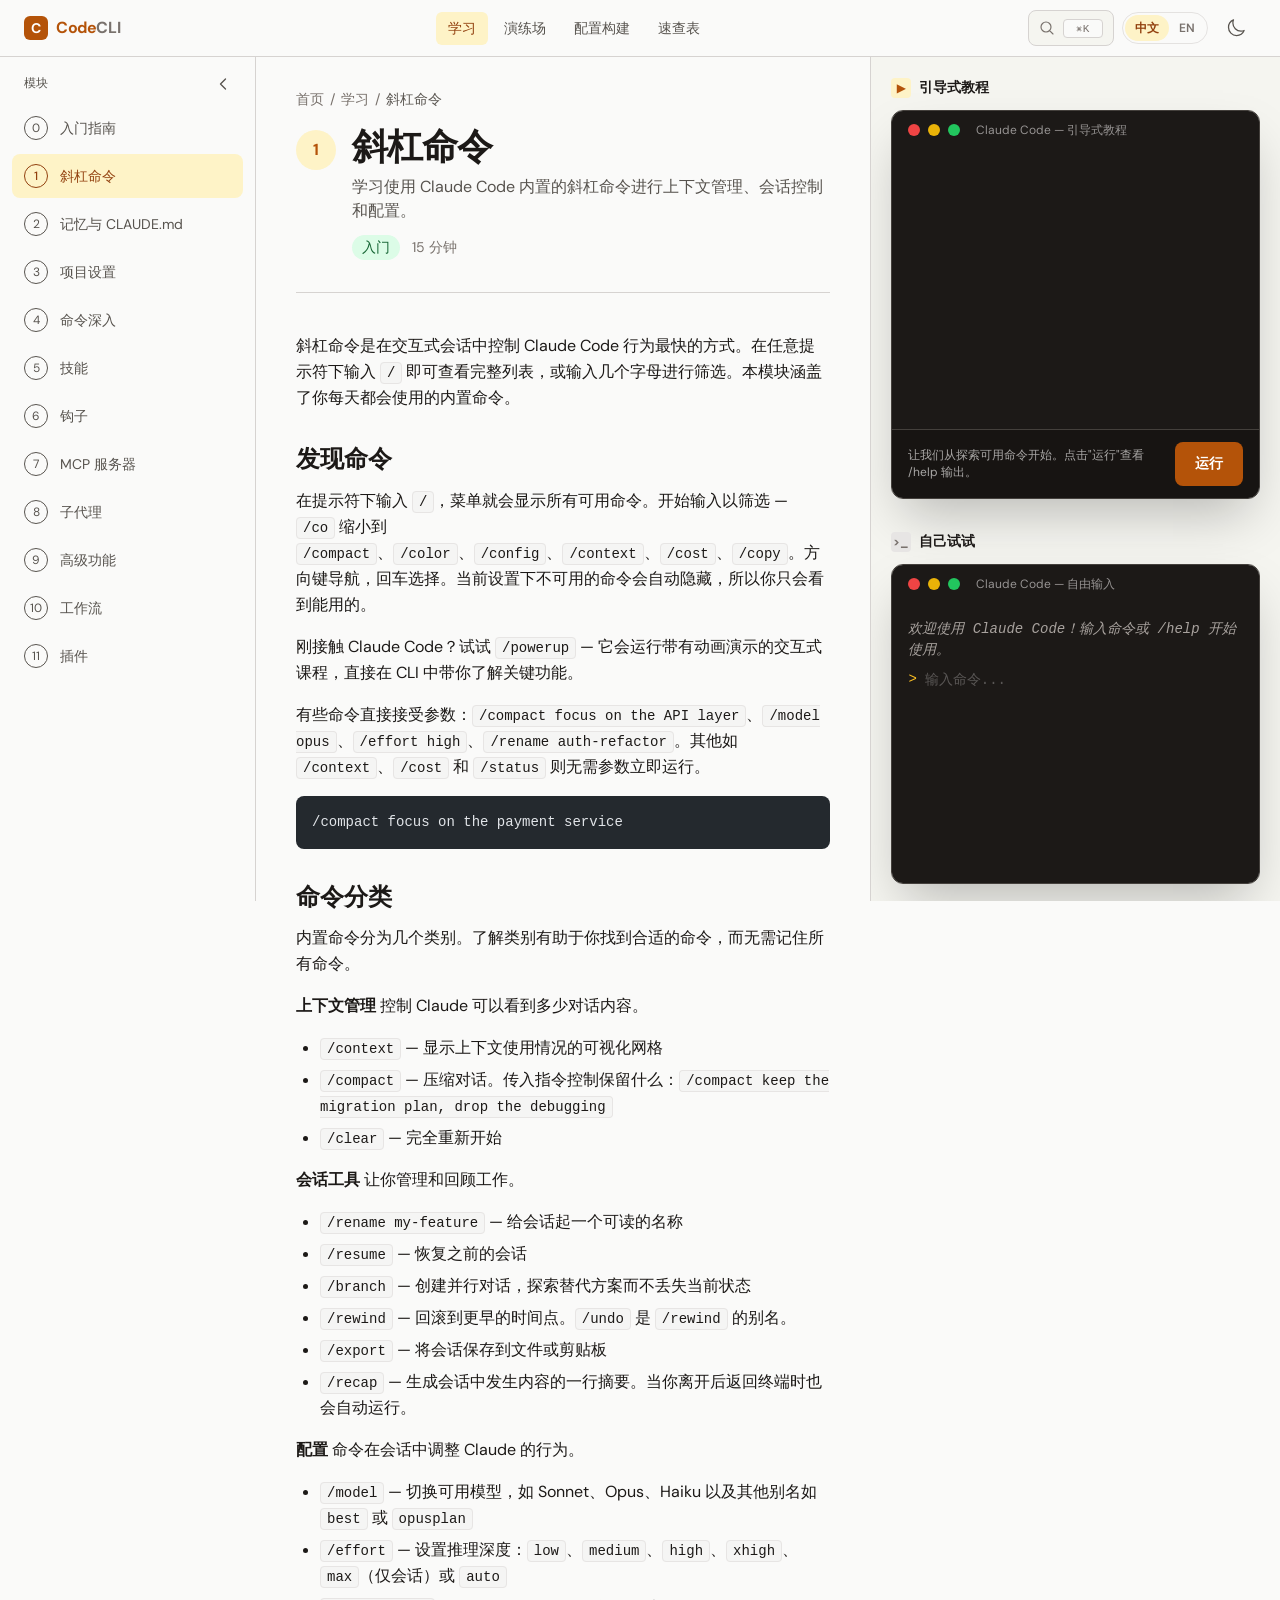
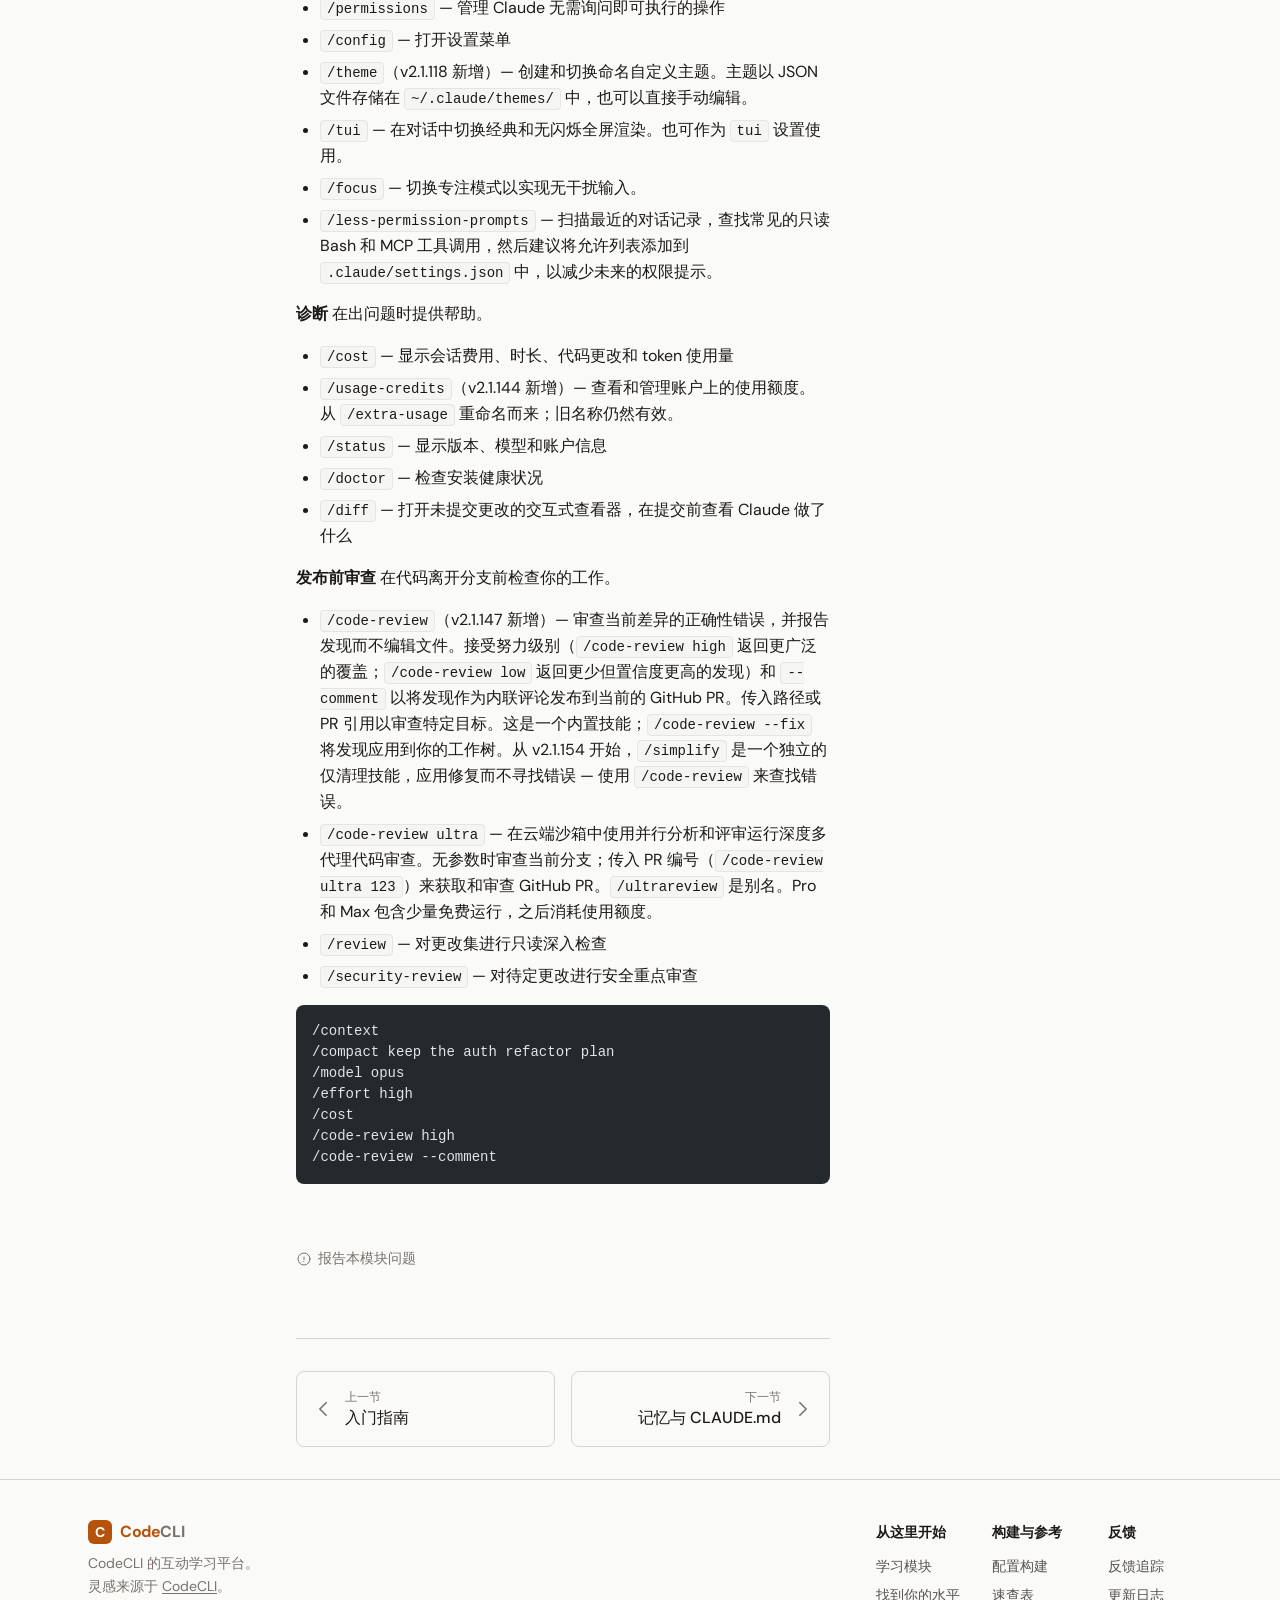
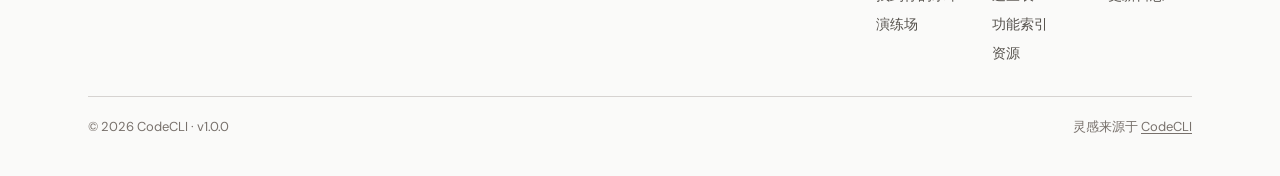
==== commit fe37abd4: "Unify CodeCLI branding in demo pages and README" ====
--- a/demo-deepseek/index.html
+++ b/demo-deepseek/index.html
@@ -3,7 +3,7 @@
 <head>
 <meta charset="utf-8">
 <meta name="viewport" content="width=device-width, initial-scale=1">
-<meta name="description" content="学习使用 Claude Code 内置的斜杠命令进行上下文管理、会话控制和配置。">
+<meta name="description" content="学习使用 CodeCLI 内置的斜杠命令进行上下文管理、会话控制和配置。">
 <title>斜杠命令 — CodeCLI 学习中心</title>
 
 <!-- Fonts -->
@@ -13,7 +13,7 @@
 <style>
 @font-face {
   font-family: 'JetBrains Mono';
-  src: url('https://claude.nagdy.me/fonts/JetBrainsMono-Regular.woff2') format('woff2');
+  src: local('JetBrains Mono'), local('Cascadia Code'), local('Fira Code');
   font-display: swap;
 }
 
@@ -1187,8 +1187,8 @@
 <header class="header" aria-label="网站页眉">
   <div class="header-inner">
     <a href="/" class="logo">
-      <span class="logo-icon">P</span>
-      <span><span class="logo-brand">Pai</span><span class="logo-muted">CLI</span></span>
+      <span class="logo-icon">C</span>
+      <span><span class="logo-brand">Code</span><span class="logo-muted">CLI</span></span>
     </a>
 
     <nav class="desktop-nav" aria-label="主导航">
@@ -1557,11 +1557,11 @@
     <div class="footer-top">
       <div class="footer-brand">
         <a href="/" style="display:inline-flex;align-items:center;gap:0.5rem;font-size:1rem;font-weight:700;letter-spacing:-0.025em;text-decoration:none;color:var(--color-text-primary);">
-          <span class="logo-icon">P</span>
-          <span><span class="logo-brand">Pai</span><span style="color:var(--color-text-muted);">CLI</span></span>
+          <span class="logo-icon">C</span>
+          <span><span class="logo-brand">Code</span><span style="color:var(--color-text-muted);">CLI</span></span>
         </a>
         <p class="footer-brand-text">
-          Claude Code 的互动学习平台。<br>灵感来源于 <a href="https://github.com/luongnv89/claude-howto" style="text-decoration:underline;text-underline-offset:2px;">luongnv89/claude-howto</a>。
+          CodeCLI 的互动学习平台。<br>灵感来源于 <a href="https://github.com/destin66-lab/codecli" style="text-decoration:underline;text-underline-offset:2px;">CodeCLI</a>。
         </p>
       </div>
       <nav class="footer-nav" aria-label="页脚导航">
@@ -1593,7 +1593,7 @@
     </div>
     <div class="footer-bottom">
       <span>© 2026 CodeCLI · v1.0.0</span>
-      <span>灵感来源于 <a href="https://github.com/luongnv89/claude-howto" target="_blank" rel="noopener noreferrer">luongnv89/claude-howto</a></span>
+      <span>灵感来源于 <a href="https://github.com/destin66-lab/codecli" target="_blank" rel="noopener noreferrer">CodeCLI</a></span>
     </div>
   </div>
 </footer>
